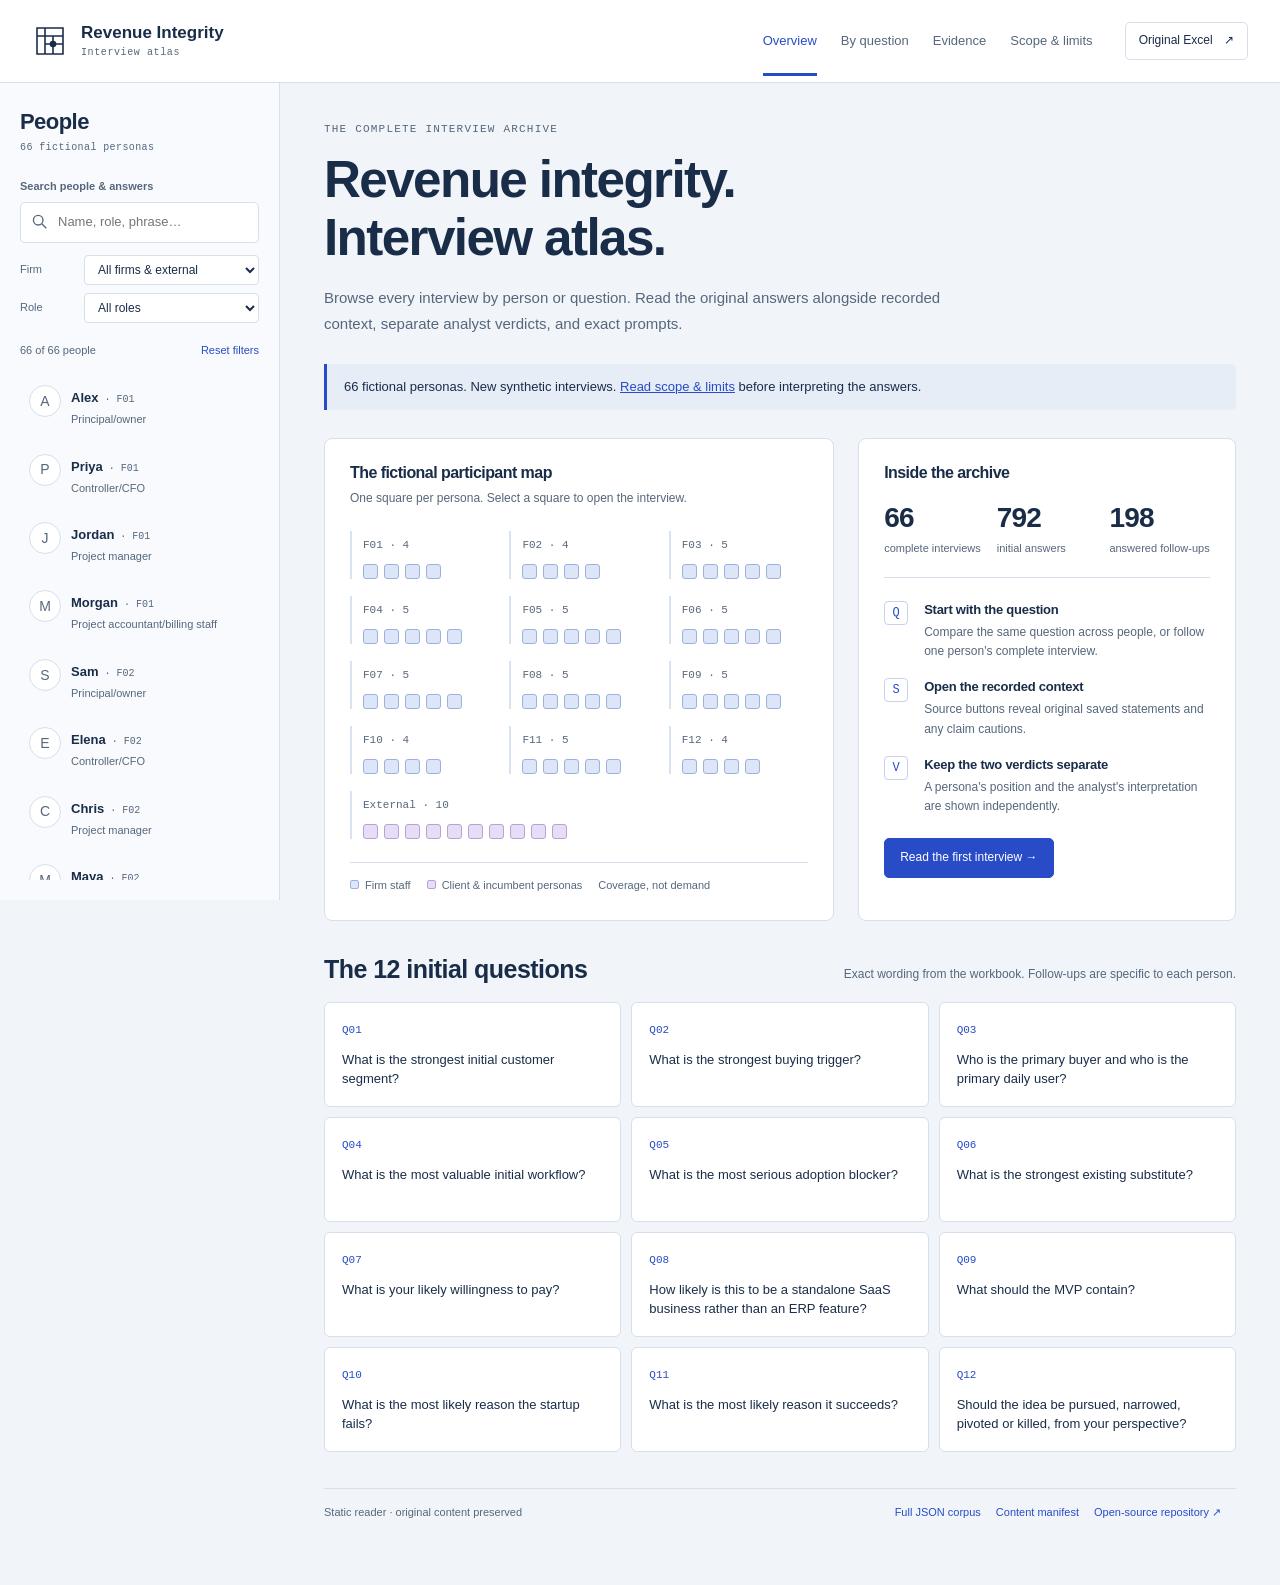
==== index.html @ 4c905218 "Publish complete interview atlas with exact preserved corpus" ====
<!doctype html>
<html lang="en">
  <head>
    <meta charset="utf-8" />
    <meta name="viewport" content="width=device-width, initial-scale=1" />
    <meta
      name="description"
      content="A searchable reader for 66 fictional Revenue Integrity interviews, with original answers, separate analyst verdicts, evidence, and exact prompts."
    />
    <meta name="color-scheme" content="light" />
    <title>Revenue Integrity · Interview atlas</title>
    <link rel="icon" href="assets/mark.svg" type="image/svg+xml" />
    <link rel="stylesheet" href="styles.css" />
    <script defer src="data/workbook.js"></script>
    <script defer src="app.js"></script>
  </head>
  <body>
    <a class="skip-link" href="#main">Skip to the reader</a>
    <header class="masthead">
      <a
        class="brand"
        href="#view=overview"
        aria-label="Revenue Integrity interview atlas home"
      >
        <svg viewBox="0 0 36 36" width="36" height="36" aria-hidden="true">
          <path
            d="M5 5h26v26H5zM13 5v26M5 13h26M21 13v18M13 21h18"
            fill="none"
            stroke="currentColor"
            stroke-width="1.6"
          />
          <circle cx="21" cy="21" r="3.3" fill="currentColor" />
        </svg>
        <span>Revenue Integrity<small>Interview atlas</small></span>
      </a>
      <nav class="primary-nav" aria-label="Main navigation">
        <a href="#view=overview" data-view="overview">Overview</a>
        <a href="#view=questions&q=Q01" data-view="questions">By question</a>
        <a href="#view=evidence" data-view="evidence">Evidence</a>
        <a href="#view=scope" data-view="scope">Scope & limits</a>
      </nav>
      <a
        class="download"
        href="data/Revenue_Integrity_66_Agent_Interviews.xlsx"
        download
        >Original Excel <span aria-hidden="true">↗</span></a
      >
    </header>
    <div class="workspace">
      <aside class="directory" aria-label="Fictional persona directory">
        <div class="directory-heading">
          <h2>People</h2>
          <span class="mono">66 fictional personas</span>
        </div>
        <label class="search-label" for="person-search"
          >Search people & answers</label
        >
        <div class="search-box">
          <svg viewBox="0 0 20 20" width="18" height="18" aria-hidden="true">
            <circle
              cx="8"
              cy="8"
              r="5.3"
              fill="none"
              stroke="currentColor"
              stroke-width="1.5"
            />
            <path
              d="m12 12 5 5"
              stroke="currentColor"
              stroke-width="1.5"
            /></svg
          ><input
            id="person-search"
            type="search"
            placeholder="Name, role, phrase…"
            autocomplete="off"
          />
        </div>
        <div class="directory-filters">
          <label
            >Firm<select id="firm-filter" aria-label="Firm">
              <option value="">All firms & external</option>
            </select></label
          >
          <label
            >Role<select id="role-filter" aria-label="Role">
              <option value="">All roles</option>
            </select></label
          >
        </div>
        <div class="list-heading">
          <span id="person-count" aria-live="polite">66 people</span
          ><button id="reset-filters" class="text-button" type="button">
            Reset filters
          </button>
        </div>
        <div id="people-list" class="people-list"></div>
      </aside>
      <main id="main" tabindex="-1">
        <div class="loading">Opening the interview archive…</div>
      </main>
    </div>
    <dialog id="source-dialog" aria-labelledby="source-dialog-title">
      <div class="dialog-top">
        <div>
          <span class="eyebrow">Original record</span>
          <h2 id="source-dialog-title"></h2>
        </div>
        <button
          id="close-dialog"
          type="button"
          class="close-button"
          aria-label="Close original record"
        >
          ×
        </button>
      </div>
      <div id="source-dialog-body"></div>
    </dialog>
    <noscript
      ><p class="noscript">
        Enable JavaScript to browse the atlas, or
        <a href="data/Revenue_Integrity_66_Agent_Interviews.xlsx"
          >download the unchanged workbook</a
        >. The complete corpus is also in
        <a href="data/workbook.json">workbook.json</a>.
      </p></noscript
    >
  </body>
</html>
---- styles.css ----
:root {
  --paper: #f1f5fa;
  --white: #fff;
  --ink: #192d49;
  --muted: #56677c;
  --line: #d6dfec;
  --blue: #284cc7;
  --blue-light: #e9efff;
  --violet: #7353b7;
  --violet-light: #f2edf9;
  --amber: #805414;
  --amber-light: #fff6e5;
  --display: Bahnschrift, "Trebuchet MS", sans-serif;
  --body: "Segoe UI", Arial, sans-serif;
  --utility: Consolas, "Courier New", monospace;
}
* {
  box-sizing: border-box;
}
html {
  scroll-behavior: smooth;
  scroll-padding-top: 100px;
}
body {
  margin: 0;
  background: var(--paper);
  color: var(--ink);
  font-family: var(--body);
  font-size: 15px;
  line-height: 1.6;
}
button,
input,
select {
  font: inherit;
}
button,
a,
input,
select,
summary {
  -webkit-tap-highlight-color: transparent;
}
button,
a {
  touch-action: manipulation;
}
a {
  color: var(--blue);
  text-decoration: none;
}
a:hover {
  text-decoration: underline;
}
button {
  cursor: pointer;
}
button:disabled {
  cursor: default;
  opacity: 0.45;
}
button:focus-visible,
a:focus-visible,
input:focus-visible,
select:focus-visible,
summary:focus-visible {
  outline: 3px solid #6684e6;
  outline-offset: 4px;
}
h1,
h2,
h3,
p {
  margin: 0;
}
h1,
h2,
h3 {
  font-family: var(--display);
  font-weight: 600;
  line-height: 1.15;
}
h1 {
  font-size: clamp(34px, 4vw, 54px);
  letter-spacing: -1.6px;
}
h2 {
  font-size: 25px;
  letter-spacing: -0.55px;
}
h3 {
  font-size: 19px;
  letter-spacing: -0.25px;
}
p + p {
  margin-top: 14px;
}
.mono,
.eyebrow,
.question-id,
.source-button {
  font-family: var(--utility);
}
.eyebrow {
  display: block;
  color: var(--muted);
  font-size: 11px;
  text-transform: uppercase;
  letter-spacing: 1.2px;
  margin-bottom: 12px;
}
.small,
.mono {
  font-size: 12px;
}
.muted {
  color: var(--muted);
}
.exact {
  white-space: pre-wrap;
  overflow-wrap: anywhere;
}
.skip-link {
  position: fixed;
  top: -80px;
  left: 16px;
  padding: 10px;
  background: var(--white);
  z-index: 10;
}
.skip-link:focus {
  top: 12px;
}
.masthead {
  display: flex;
  align-items: center;
  gap: 32px;
  padding: 16px 32px;
  background: var(--white);
  border-bottom: 1px solid var(--line);
  position: sticky;
  top: 0;
  z-index: 4;
  min-height: 83px;
}
.brand {
  display: flex;
  align-items: center;
  gap: 13px;
  color: var(--ink);
  flex-shrink: 0;
  line-height: 1.25;
  font-family: var(--display);
  font-size: 17px;
  font-weight: 600;
}
.brand:hover {
  text-decoration: none;
}
.brand small {
  display: block;
  font-family: var(--utility);
  font-size: 10px;
  letter-spacing: 0.6px;
  font-weight: 400;
  color: var(--muted);
  margin-top: 4px;
}
.primary-nav {
  display: flex;
  gap: 24px;
  align-items: center;
  margin-left: auto;
}
.primary-nav a {
  color: var(--muted);
  font-size: 13px;
  white-space: nowrap;
  padding: 7px 0;
  position: relative;
}
.primary-nav a[aria-current="page"] {
  color: var(--blue);
}
.primary-nav a[aria-current="page"]:after {
  content: "";
  position: absolute;
  bottom: -18px;
  left: 0;
  right: 0;
  height: 3px;
  background: var(--blue);
}
.download {
  font-size: 12px;
  color: var(--ink);
  border: 1px solid var(--line);
  border-radius: 5px;
  padding: 8px 13px;
  white-space: nowrap;
}
.download span {
  margin-left: 8px;
}
.workspace {
  display: grid;
  grid-template-columns: 280px minmax(0, 1fr);
  max-width: 1720px;
  margin: auto;
}
.directory {
  padding: 26px 20px 20px;
  border-right: 1px solid var(--line);
  height: calc(100vh - 83px);
  position: sticky;
  top: 83px;
  display: flex;
  flex-direction: column;
  background: #f8fafd;
}
.directory-heading {
  display: flex;
  flex-direction: column;
  gap: 6px;
  margin-bottom: 22px;
}
.directory h2 {
  font-size: 22px;
}
.directory-heading .mono {
  color: var(--muted);
  font-size: 10px;
  letter-spacing: 0.4px;
}
.search-label {
  font-size: 11px;
  font-weight: 600;
  display: block;
  margin-bottom: 6px;
  color: var(--muted);
}
.search-box {
  display: flex;
  align-items: center;
  gap: 7px;
  border: 1px solid var(--line);
  background: var(--white);
  padding: 8px 10px;
  border-radius: 5px;
}
.search-box input {
  border: 0;
  background: transparent;
  width: 100%;
  min-width: 0;
  font-size: 13px;
  outline-offset: 6px;
}
.search-box svg {
  color: var(--muted);
  flex-shrink: 0;
}
.directory-filters {
  display: grid;
  grid-template-columns: 1fr;
  gap: 8px;
  margin: 12px 0 15px;
}
.directory-filters label {
  display: flex;
  justify-content: space-between;
  align-items: center;
  gap: 9px;
  font-size: 11px;
  color: var(--muted);
}
select {
  border: 1px solid var(--line);
  border-radius: 4px;
  background: var(--white);
  color: var(--ink);
  padding: 6px 9px;
  font-size: 12px;
  min-width: 0;
  max-width: 100%;
}
.directory-filters select {
  width: 175px;
}
.list-heading {
  display: flex;
  justify-content: space-between;
  align-items: center;
  margin-bottom: 10px;
  font-size: 11px;
  color: var(--muted);
}
.text-button {
  background: none;
  border: 0;
  color: var(--blue);
  padding: 4px 0;
  font-size: 11px;
}
.people-list {
  overflow-y: auto;
  scrollbar-width: thin;
  padding-right: 2px;
}
.person-link {
  display: grid;
  grid-template-columns: 32px minmax(0, 1fr);
  gap: 10px;
  align-items: start;
  color: var(--ink);
  padding: 11px 8px;
  margin-bottom: 2px;
  border-radius: 5px;
  position: relative;
  border: 1px solid transparent;
}
.person-link:hover {
  background: #edf2fa;
  text-decoration: none;
}
.person-link.selected {
  background: var(--blue-light);
  border-color: #c7d4f5;
}
.avatar {
  display: grid;
  place-items: center;
  aspect-ratio: 1;
  border: 1px solid var(--line);
  border-radius: 50%;
  font-family: var(--display);
  font-size: 14px;
  background: var(--white);
  color: var(--muted);
  flex-shrink: 0;
}
.person-link.selected .avatar {
  color: var(--blue);
  border-color: #b7c7f0;
}
.person-name {
  font-size: 13px;
  font-weight: 600;
  line-height: 1.3;
}
.person-role {
  font-size: 11px;
  color: var(--muted);
  line-height: 1.4;
  margin-top: 3px;
}
.person-number {
  font: 10px var(--utility);
  color: var(--muted);
}
.empty {
  padding: 22px 5px;
  color: var(--muted);
  font-size: 13px;
}
main {
  padding: 38px 44px 64px;
  min-width: 0;
}
.loading {
  padding: 60px;
  color: var(--muted);
}
.page-heading {
  display: flex;
  align-items: flex-start;
  justify-content: space-between;
  gap: 20px;
  margin-bottom: 28px;
}
.page-heading .description {
  max-width: 640px;
  color: var(--muted);
  font-size: 15px;
  line-height: 1.7;
  margin-top: 17px;
}
.synthetic-note {
  border-left: 3px solid var(--blue);
  padding: 13px 17px;
  background: #e7edf7;
  border-radius: 0 5px 5px 0;
  line-height: 1.5;
  font-size: 13px;
  margin-bottom: 28px;
}
.synthetic-note a {
  text-decoration: underline;
}
.section-heading {
  display: flex;
  justify-content: space-between;
  align-items: flex-end;
  gap: 20px;
  margin: 34px 0 18px;
}
.section-heading p {
  font-size: 12px;
  color: var(--muted);
  max-width: 400px;
}
.overview-layout {
  display: grid;
  grid-template-columns: minmax(0, 1.35fr) minmax(250px, 1fr);
  gap: 24px;
}
.panel {
  background: var(--white);
  border: 1px solid var(--line);
  border-radius: 8px;
  padding: 25px;
}
.panel-title {
  font-size: 16px;
}
.coverage-map {
  display: grid;
  grid-template-columns: repeat(3, 1fr);
  gap: 17px 20px;
  margin: 23px 0;
}
.firm-cell {
  border-left: 2px solid #d8e2f3;
  padding-left: 11px;
}
.firm-cell a {
  font: 11px var(--utility);
  color: var(--muted);
}
.dots {
  display: flex;
  flex-wrap: wrap;
  gap: 6px;
  margin-top: 9px;
}
.person-dot {
  display: block;
  width: 15px;
  height: 15px;
  border-radius: 3px;
  border: 1px solid #9eb1dd;
  background: #dce6f8;
}
.person-dot:hover,
.person-dot:focus-visible {
  background: var(--blue);
  border-color: var(--blue);
  text-decoration: none;
}
.firm-cell.external {
  grid-column: 1/-1;
}
.firm-cell.external .person-dot {
  background: #e7ddf6;
  border-color: #b7a2d4;
}
.map-legend {
  display: flex;
  gap: 16px;
  flex-wrap: wrap;
  font-size: 11px;
  color: var(--muted);
  padding-top: 14px;
  border-top: 1px solid var(--line);
}
.legend-key {
  display: inline-block;
  width: 9px;
  height: 9px;
  background: #dce6f8;
  border: 1px solid #9eb1dd;
  margin-right: 6px;
  border-radius: 2px;
}
.legend-key.external {
  background: #e7ddf6;
  border-color: #b7a2d4;
}
.index-stats {
  display: grid;
  grid-template-columns: repeat(3, 1fr);
  gap: 12px;
  border-bottom: 1px solid var(--line);
  padding: 20px 0;
}
.index-stats strong {
  display: block;
  font: 600 28px var(--display);
  letter-spacing: -0.8px;
}
.index-stats span {
  font-size: 11px;
  color: var(--muted);
  display: block;
  margin-top: 6px;
  line-height: 1.5;
}
.guide-steps {
  display: grid;
  gap: 17px;
  margin-top: 23px;
}
.guide-step {
  display: grid;
  grid-template-columns: 28px 1fr;
  gap: 12px;
}
.guide-step .step-mark {
  font: 12px var(--utility);
  color: var(--blue);
  width: 24px;
  height: 24px;
  border: 1px solid #c6d3ee;
  display: grid;
  place-items: center;
  border-radius: 4px;
}
.guide-step h3 {
  font: 600 13px var(--body);
  line-height: 1.4;
}
.guide-step p {
  font-size: 12px;
  color: var(--muted);
  margin-top: 4px;
  line-height: 1.6;
}
.primary-button {
  display: inline-block;
  padding: 9px 15px;
  border: 1px solid var(--blue);
  background: var(--blue);
  border-radius: 5px;
  color: white;
  font-size: 12px;
  text-align: center;
}
.primary-button:hover {
  background: #203eaa;
  text-decoration: none;
}
.start-link {
  margin-top: 22px;
}
.question-grid {
  display: grid;
  grid-template-columns: repeat(3, 1fr);
  gap: 10px;
}
.question-tile {
  background: var(--white);
  border: 1px solid var(--line);
  border-radius: 6px;
  padding: 17px;
  color: var(--ink);
  display: flex;
  flex-direction: column;
  gap: 12px;
  min-height: 105px;
  font-size: 13px;
  line-height: 1.45;
}
.question-tile:hover {
  border-color: #9cafdf;
  background: #f9fbff;
  text-decoration: none;
}
.question-tile .question-id {
  color: var(--blue);
  font-size: 11px;
}
.archive-footer {
  font-size: 11px;
  color: var(--muted);
  margin-top: 36px;
  padding-top: 15px;
  border-top: 1px solid var(--line);
  display: flex;
  justify-content: space-between;
  gap: 18px;
  flex-wrap: wrap;
}
.archive-footer a {
  margin-right: 15px;
}
.person-heading {
  display: flex;
  align-items: center;
  gap: 18px;
  margin-bottom: 20px;
}
.person-heading .avatar {
  width: 56px;
  color: var(--blue);
  font-size: 24px;
  border-radius: 13px;
  border-color: #bdcdf0;
}
.person-heading h1 {
  font-size: 40px;
  letter-spacing: -1px;
}
.person-heading .role-line {
  font-size: 14px;
  color: var(--muted);
  margin-top: 7px;
}
.person-heading .eyebrow {
  margin-bottom: 5px;
}
.person-controls {
  margin-left: auto;
  display: flex;
  gap: 7px;
}
.icon-button {
  width: 35px;
  height: 35px;
  background: var(--white);
  border: 1px solid var(--line);
  border-radius: 5px;
  color: var(--ink);
  font-size: 17px;
}
.person-meta {
  display: flex;
  gap: 24px;
  flex-wrap: wrap;
  font-size: 12px;
  color: var(--muted);
  margin-bottom: 25px;
}
.person-meta strong {
  color: var(--ink);
  font-weight: 600;
}
.tabs {
  display: flex;
  gap: 24px;
  border-bottom: 1px solid var(--line);
  margin-bottom: 25px;
  overflow-x: auto;
}
.tabs a {
  font-size: 13px;
  color: var(--muted);
  white-space: nowrap;
  padding: 9px 0 14px;
  border-bottom: 2px solid transparent;
}
.tabs a[aria-current="page"] {
  border-color: var(--blue);
  color: var(--blue);
}
.reader-layout {
  display: grid;
  grid-template-columns: minmax(0, 1fr) 192px;
  gap: 28px;
}
.reader-rail {
  position: sticky;
  top: 113px;
  align-self: start;
}
.reader-rail a {
  display: block;
  font-size: 11px;
  color: var(--muted);
  padding: 7px 0;
  line-height: 1.4;
}
.reader-rail a:hover {
  color: var(--blue);
}
.reader-rail .mono {
  color: var(--blue);
  margin-right: 7px;
  font-size: 10px;
}
.reader-toolbar {
  display: flex;
  justify-content: space-between;
  align-items: center;
  gap: 16px;
  font-size: 12px;
  color: var(--muted);
  margin-bottom: 17px;
}
.reader-toolbar .text-button {
  font-size: 12px;
}
.answer-card {
  border: 1px solid var(--line);
  border-radius: 7px;
  background: var(--white);
  margin-bottom: 12px;
  scroll-margin-top: 105px;
}
.answer-card > summary {
  display: flex;
  gap: 13px;
  align-items: flex-start;
  cursor: pointer;
  padding: 20px;
  list-style: none;
}
.answer-card > summary::-webkit-details-marker {
  display: none;
}
.answer-card > summary:after {
  content: "+";
  margin-left: auto;
  color: var(--blue);
  font-size: 21px;
  line-height: 1;
  flex-shrink: 0;
}
.answer-card[open] > summary:after {
  content: "−";
}
.answer-card[open] > summary {
  padding-bottom: 15px;
}
.question-id {
  color: var(--blue);
  font-size: 11px;
  padding-top: 3px;
  flex-shrink: 0;
}
.answer-question {
  font: 600 16px/1.45 var(--display);
  letter-spacing: -0.2px;
}
.answer-body {
  padding: 0 20px 22px 61px;
  font-size: 15px;
  line-height: 1.8;
}
.answer-body > .exact {
  margin-bottom: 19px;
}
.source-buttons {
  display: flex;
  gap: 6px;
  flex-wrap: wrap;
  margin-top: 7px;
}
.source-button {
  color: var(--blue);
  background: var(--blue-light);
  border: 1px solid #cad7f4;
  border-radius: 4px;
  font-size: 10px;
  padding: 5px 7px;
  overflow-wrap: anywhere;
  text-align: left;
  line-height: 1.4;
}
.source-button:hover {
  background: #dbe5ff;
}
.field-label {
  display: block;
  font: 600 10px var(--utility);
  text-transform: uppercase;
  letter-spacing: 0.7px;
  color: var(--muted);
  margin-bottom: 6px;
}
.answer-context {
  border-top: 1px solid var(--line);
  padding-top: 15px;
  display: grid;
  gap: 13px;
  font-size: 12px;
  line-height: 1.65;
  color: var(--muted);
}
.answer-context .exact {
  margin: 0;
}
.answer-context strong {
  color: var(--ink);
}
.provenance {
  font-family: var(--utility);
  font-size: 10px;
  color: var(--muted);
  margin-top: 14px;
  display: flex;
  gap: 10px;
  flex-wrap: wrap;
}
.caution {
  background: var(--amber-light);
  border-left: 2px solid #c09143;
  border-radius: 0 4px 4px 0;
  padding: 12px 14px;
  color: var(--amber);
  font-size: 12px;
  line-height: 1.65;
}
.followup-heading {
  margin: 31px 0 17px;
}
.followup-heading p {
  font-size: 12px;
  color: var(--muted);
  margin-top: 7px;
}
.answer-card.followup .question-id {
  color: var(--violet);
}
.answer-card.followup .answer-context .reason {
  background: var(--violet-light);
  padding: 12px;
  border-radius: 4px;
  color: #604987;
}
.verdict-grid {
  display: grid;
  grid-template-columns: 1fr 1fr;
  gap: 21px;
}
.verdict-panel {
  background: var(--white);
  border: 1px solid var(--line);
  border-top: 3px solid var(--blue);
  border-radius: 7px;
  padding: 24px;
}
.verdict-panel.persona {
  border-top-color: var(--violet);
}
.verdict-panel .eyebrow {
  color: var(--blue);
}
.verdict-panel.persona .eyebrow {
  color: var(--violet);
}
.verdict-panel h2 {
  font-size: 24px;
  line-height: 1.3;
  margin-bottom: 17px;
}
.verdict-panel .exact {
  font-size: 14px;
  line-height: 1.8;
}
.verdict-field {
  padding-top: 19px;
  margin-top: 19px;
  border-top: 1px solid var(--line);
}
.verdict-field .exact {
  font-size: 13px;
}
.profile-grid {
  display: grid;
  grid-template-columns: 1fr 1fr;
  gap: 17px;
}
.profile-field {
  padding: 22px;
  background: var(--white);
  border: 1px solid var(--line);
  border-radius: 7px;
}
.profile-field.wide {
  grid-column: 1/-1;
}
.profile-field h2 {
  font-size: 16px;
  margin-bottom: 12px;
}
.profile-field p {
  font-size: 14px;
  line-height: 1.8;
}
.window-panel {
  grid-column: 1/-1;
  padding: 22px;
  border: 1px solid var(--line);
  border-radius: 7px;
  background: var(--white);
}
.window-panel h2 {
  font-size: 16px;
  margin-bottom: 18px;
}
.window-track {
  position: relative;
  height: 10px;
  background: #e6ecf5;
  border-radius: 3px;
  margin: 0 2px;
}
.window-range {
  position: absolute;
  height: 10px;
  background: var(--blue);
  border-radius: 3px;
  min-width: 2px;
}
.window-range:before,
.window-range:after {
  content: "";
  width: 7px;
  height: 7px;
  position: absolute;
  top: 1.5px;
  border: 1px solid var(--white);
  border-radius: 50%;
  background: var(--blue);
}
.window-range:before {
  left: 0;
}
.window-range:after {
  right: 0;
}
.window-labels {
  display: flex;
  justify-content: space-between;
  font: 10px var(--utility);
  color: var(--muted);
  margin-top: 8px;
}
.window-caption {
  color: var(--muted);
  font-size: 12px;
  margin-top: 15px;
}
.library-tools {
  display: flex;
  flex-wrap: wrap;
  gap: 13px;
  align-items: center;
  margin-bottom: 22px;
}
.library-tools label {
  font-size: 12px;
  color: var(--muted);
  display: flex;
  gap: 9px;
  align-items: center;
}
.library-tools input {
  border: 1px solid var(--line);
  background: var(--white);
  padding: 9px 12px;
  border-radius: 5px;
  font-size: 13px;
  flex: 1;
  min-width: 180px;
}
.library-tools select {
  padding: 9px;
}
.source-card {
  background: var(--white);
  border: 1px solid var(--line);
  border-radius: 6px;
  margin-bottom: 11px;
}
.source-card summary {
  cursor: pointer;
  padding: 17px 19px;
  font-size: 13px;
  line-height: 1.6;
}
.source-card .source-content {
  padding: 0 20px 20px;
}
.source-card .source-content > .exact {
  font-size: 14px;
  line-height: 1.8;
}
.source-title {
  font-family: var(--utility);
  font-size: 11px;
  color: var(--blue);
  overflow-wrap: anywhere;
}
.source-summary {
  color: var(--muted);
  font-size: 11px;
  margin-left: 9px;
}
.source-card .caution {
  margin-top: 16px;
}
.prompt-stage {
  margin: 26px 0 16px;
}
.prompt-card {
  background: var(--white);
  border: 1px solid var(--line);
  border-radius: 6px;
  margin-bottom: 12px;
}
.prompt-card summary {
  padding: 15px 18px;
  font: 12px var(--utility);
  cursor: pointer;
  line-height: 1.6;
}
.prompt-card pre {
  margin: 0;
  padding: 0 20px 22px;
  max-height: 650px;
  overflow-y: auto;
  font: 12px/1.75 var(--utility);
  white-space: pre-wrap;
  overflow-wrap: anywhere;
  color: #344c6a;
}
.prompt-card .prompt-note {
  padding: 0 20px 12px;
  color: var(--muted);
  font-size: 11px;
}
.scope-lead {
  max-width: 720px;
  font-size: 18px;
  line-height: 1.7;
  margin-bottom: 30px;
  padding: 22px 25px;
  background: var(--blue-light);
  border-left: 3px solid var(--blue);
  border-radius: 0 6px 6px 0;
}
.scope-list {
  background: var(--white);
  border: 1px solid var(--line);
  border-radius: 7px;
  padding: 6px 25px;
  max-width: 900px;
}
.scope-item {
  display: grid;
  grid-template-columns: 32px 1fr;
  gap: 14px;
  padding: 21px 0;
  border-bottom: 1px solid var(--line);
}
.scope-item:last-child {
  border: 0;
}
.scope-item .mono {
  color: var(--blue);
  padding-top: 4px;
  font-size: 10px;
}
.scope-item p {
  font-size: 14px;
  line-height: 1.8;
}
.question-chooser {
  padding: 12px 15px;
  background: var(--white);
  border: 1px solid var(--line);
  border-radius: 5px;
  font: 15px var(--display);
  width: 100%;
  margin-bottom: 19px;
}
.question-results .answer-card > summary {
  align-items: center;
}
.question-results .answer-card .avatar {
  width: 33px;
  font-size: 13px;
}
.question-results .answer-body {
  padding-left: 20px;
}
.comparison-name {
  font-size: 14px;
  font-weight: 600;
}
.comparison-role {
  color: var(--muted);
  font-size: 11px;
  font-weight: 400;
  margin-top: 3px;
}
.comparison-link {
  font-size: 12px;
  display: inline-block;
  margin-top: 12px;
}
.pagination {
  display: flex;
  justify-content: space-between;
  align-items: center;
  margin: 22px 0;
  font-size: 12px;
  color: var(--muted);
}
.secondary-button {
  padding: 8px 14px;
  border: 1px solid var(--line);
  background: var(--white);
  color: var(--ink);
  border-radius: 5px;
  font-size: 12px;
}
.pagination button {
  margin-left: 8px;
}
dialog {
  border: 1px solid var(--line);
  border-radius: 10px;
  max-width: 860px;
  width: calc(100% - 36px);
  max-height: 85vh;
  padding: 0;
  color: var(--ink);
  background: var(--white);
  box-shadow: 0 24px 100px #192d4930;
}
dialog::backdrop {
  background: #10234080;
  backdrop-filter: blur(3px);
}
.dialog-top {
  position: sticky;
  top: 0;
  background: var(--white);
  border-bottom: 1px solid var(--line);
  padding: 21px 25px;
  display: flex;
  align-items: start;
  justify-content: space-between;
  gap: 20px;
  z-index: 1;
}
.dialog-top .eyebrow {
  margin-bottom: 7px;
}
.dialog-top h2 {
  font: 13px/1.5 var(--utility);
  overflow-wrap: anywhere;
}
.close-button {
  border: 1px solid var(--line);
  border-radius: 5px;
  background: var(--white);
  color: var(--ink);
  width: 32px;
  height: 32px;
  font-size: 24px;
  line-height: 1;
  flex-shrink: 0;
}
#source-dialog-body {
  padding: 23px 25px;
}
#source-dialog-body > .exact {
  font-size: 15px;
  line-height: 1.85;
}
#source-dialog-body > .caution {
  margin-top: 20px;
}
.record-meta {
  display: flex;
  gap: 15px;
  flex-wrap: wrap;
  font: 11px var(--utility);
  color: var(--muted);
  padding-bottom: 17px;
  margin-bottom: 17px;
  border-bottom: 1px solid var(--line);
}
.record-meta span {
  overflow-wrap: anywhere;
}
.noscript {
  padding: 30px;
  position: fixed;
  bottom: 0;
  background: var(--white);
  border: 1px solid var(--line);
  z-index: 5;
}
.hash {
  font: 10px var(--utility);
  overflow-wrap: anywhere;
  color: var(--muted);
  margin-top: 17px;
}
.print-note {
  display: none;
}
.person-role {
  display: block;
}
@media (min-width: 1450px) {
  main {
    padding: 42px 56px;
  }
  .reader-layout {
    grid-template-columns: minmax(0, 1fr) 220px;
  }
  .directory {
    padding-left: 25px;
    padding-right: 25px;
  }
  .workspace {
    grid-template-columns: 300px minmax(0, 1fr);
  }
}
@media (max-width: 1150px) {
  .masthead {
    gap: 20px;
    padding: 15px 22px;
  }
  .primary-nav {
    gap: 18px;
  }
  .workspace {
    grid-template-columns: 250px minmax(0, 1fr);
  }
  .directory {
    padding: 24px 16px;
  }
  .directory-filters select {
    width: 158px;
  }
  main {
    padding: 31px 28px;
  }
  .overview-layout {
    grid-template-columns: 1fr;
  }
  .reader-layout {
    grid-template-columns: 1fr;
  }
  .reader-rail {
    display: none;
  }
  .question-grid {
    grid-template-columns: repeat(2, 1fr);
  }
  .verdict-grid {
    grid-template-columns: 1fr;
  }
}
@media (max-width: 850px) {
  .masthead {
    flex-wrap: wrap;
    gap: 12px;
    padding: 13px 20px;
    position: relative;
  }
  .brand {
    flex: 1;
  }
  .primary-nav {
    order: 3;
    width: 100%;
    justify-content: space-between;
    gap: 12px;
  }
  .primary-nav a[aria-current="page"]:after {
    bottom: -13px;
  }
  .workspace {
    grid-template-columns: 220px minmax(0, 1fr);
  }
  .directory {
    top: 0;
    height: 100vh;
    padding: 20px 13px;
  }
  .directory-filters select {
    width: 137px;
  }
  .directory h2 {
    font-size: 20px;
  }
  main {
    padding: 26px 22px;
  }
  .person-heading h1 {
    font-size: 31px;
  }
  .person-heading .avatar {
    width: 45px;
  }
  .person-controls {
    gap: 4px;
  }
  .person-meta {
    gap: 8px 17px;
  }
  .tabs {
    gap: 18px;
  }
  .answer-body {
    padding-left: 20px;
  }
  .profile-grid {
    grid-template-columns: 1fr;
  }
  .profile-field.wide {
    grid-column: auto;
  }
  .question-grid {
    grid-template-columns: 1fr;
  }
  .answer-card > summary {
    padding: 17px;
  }
  .page-heading {
    margin-bottom: 22px;
  }
  .coverage-map {
    gap: 16px 13px;
  }
  .panel {
    padding: 20px;
  }
}
@media (max-width: 620px) {
  html {
    scroll-padding-top: 12px;
  }
  .masthead {
    padding: 12px 16px;
  }
  .brand {
    font-size: 15px;
    gap: 9px;
  }
  .brand svg {
    width: 29px;
  }
  .download {
    padding: 7px 9px;
    font-size: 10px;
  }
  .primary-nav a {
    font-size: 12px;
  }
  .workspace {
    display: block;
  }
  .directory {
    position: relative;
    top: auto;
    width: 100%;
    height: auto;
    padding: 18px 16px 15px;
    border-right: 0;
    border-bottom: 1px solid var(--line);
  }
  .directory-heading {
    flex-direction: row;
    align-items: center;
    justify-content: space-between;
    margin-bottom: 12px;
  }
  .directory h2 {
    font-size: 18px;
  }
  .search-label {
    font-size: 10px;
  }
  .directory-filters {
    grid-template-columns: 1fr 1fr;
    gap: 14px;
    margin: 10px 0;
  }
  .directory-filters label {
    gap: 7px;
  }
  .directory-filters select {
    width: 100%;
  }
  .people-list {
    display: flex;
    gap: 4px;
    overflow-x: auto;
    overflow-y: hidden;
    max-height: 110px;
    padding-bottom: 5px;
  }
  .person-link {
    min-width: 150px;
    max-width: 175px;
    padding: 9px 7px;
    flex-shrink: 0;
    grid-template-columns: 25px 1fr;
    gap: 7px;
  }
  .person-role {
    font-size: 10px;
  }
  .person-name {
    font-size: 12px;
  }
  .list-heading {
    margin-bottom: 5px;
  }
  .empty {
    padding: 12px;
  }
  main {
    padding: 26px 17px 40px;
  }
  h1 {
    font-size: 36px;
  }
  .page-heading .description {
    font-size: 14px;
  }
  .synthetic-note {
    font-size: 12px;
    padding: 12px 14px;
    margin-bottom: 23px;
  }
  .section-heading {
    align-items: start;
    flex-direction: column;
    gap: 9px;
    margin-top: 27px;
  }
  .section-heading h2 {
    font-size: 22px;
  }
  .question-grid {
    grid-template-columns: 1fr 1fr;
    gap: 9px;
  }
  .question-tile {
    font-size: 12px;
    padding: 14px;
    min-height: 115px;
  }
  .person-heading {
    gap: 10px;
    flex-wrap: wrap;
  }
  .person-heading h1 {
    font-size: 32px;
  }
  .person-heading .role-line {
    font-size: 12px;
  }
  .person-controls {
    margin-left: auto;
  }
  .person-meta {
    font-size: 11px;
    margin-bottom: 17px;
  }
  .tabs {
    gap: 20px;
    font-size: 12px;
    margin-bottom: 20px;
  }
  .tabs a {
    font-size: 12px;
  }
  .answer-card > summary {
    gap: 10px;
    padding: 16px;
  }
  .answer-question {
    font-size: 15px;
  }
  .answer-body {
    font-size: 14px;
    padding: 0 16px 19px;
    line-height: 1.85;
  }
  .question-id {
    font-size: 10px;
  }
  .answer-context {
    font-size: 12px;
  }
  .verdict-panel {
    padding: 21px;
  }
  .verdict-panel h2 {
    font-size: 23px;
  }
  .scope-lead {
    font-size: 15px;
    padding: 18px;
  }
  .scope-list {
    padding: 4px 18px;
  }
  .scope-item {
    grid-template-columns: 23px 1fr;
    gap: 9px;
  }
  .scope-item p {
    font-size: 13px;
  }
  .index-stats strong {
    font-size: 25px;
  }
  .library-tools {
    gap: 9px;
  }
  .library-tools input {
    width: 100%;
    flex-basis: 100%;
  }
  .source-summary {
    display: block;
    margin: 4px 0 0;
  }
  .coverage-map {
    grid-template-columns: repeat(3, 1fr);
  }
  .dialog-top,
  #source-dialog-body {
    padding: 18px;
  }
  .question-chooser {
    font-size: 13px;
    white-space: normal;
  }
  .source-card summary {
    padding: 15px;
  }
  .source-card .source-content {
    padding: 0 15px 18px;
  }
  .reader-toolbar {
    font-size: 11px;
  }
  .reader-toolbar .text-button {
    font-size: 11px;
  }
  .archive-footer {
    font-size: 10px;
  }
}
@media (prefers-reduced-motion: reduce) {
  html {
    scroll-behavior: auto;
  }
  * {
    animation: none !important;
    transition: none !important;
  }
}
@media print {
  body {
    background: white;
    color: black;
    font-size: 11pt;
  }
  .masthead,
  .directory,
  .tabs,
  .reader-rail,
  .reader-toolbar,
  .person-controls,
  .archive-footer,
  .skip-link,
  .library-tools {
    display: none;
  }
  .workspace,
  .reader-layout,
  .verdict-grid,
  .overview-layout {
    display: block;
  }
  main {
    padding: 0;
  }
  .answer-card,
  .profile-field,
  .verdict-panel {
    border: 0;
    border-bottom: 1px solid #ccc;
    break-inside: avoid;
    page-break-inside: avoid;
  }
  .answer-card > summary:after {
    display: none;
  }
  .answer-body {
    padding-left: 20px;
  }
  .synthetic-note {
    background: none;
    border: 1px solid #999;
  }
  .source-button {
    background: none;
    color: black;
    border-color: #888;
  }
  .print-note {
    display: block;
  }
  dialog {
    display: none;
  }
  .coverage-map {
    grid-template-columns: repeat(4, 1fr);
  }
  .prompt-card pre {
    max-height: none;
    overflow: visible;
  }
}
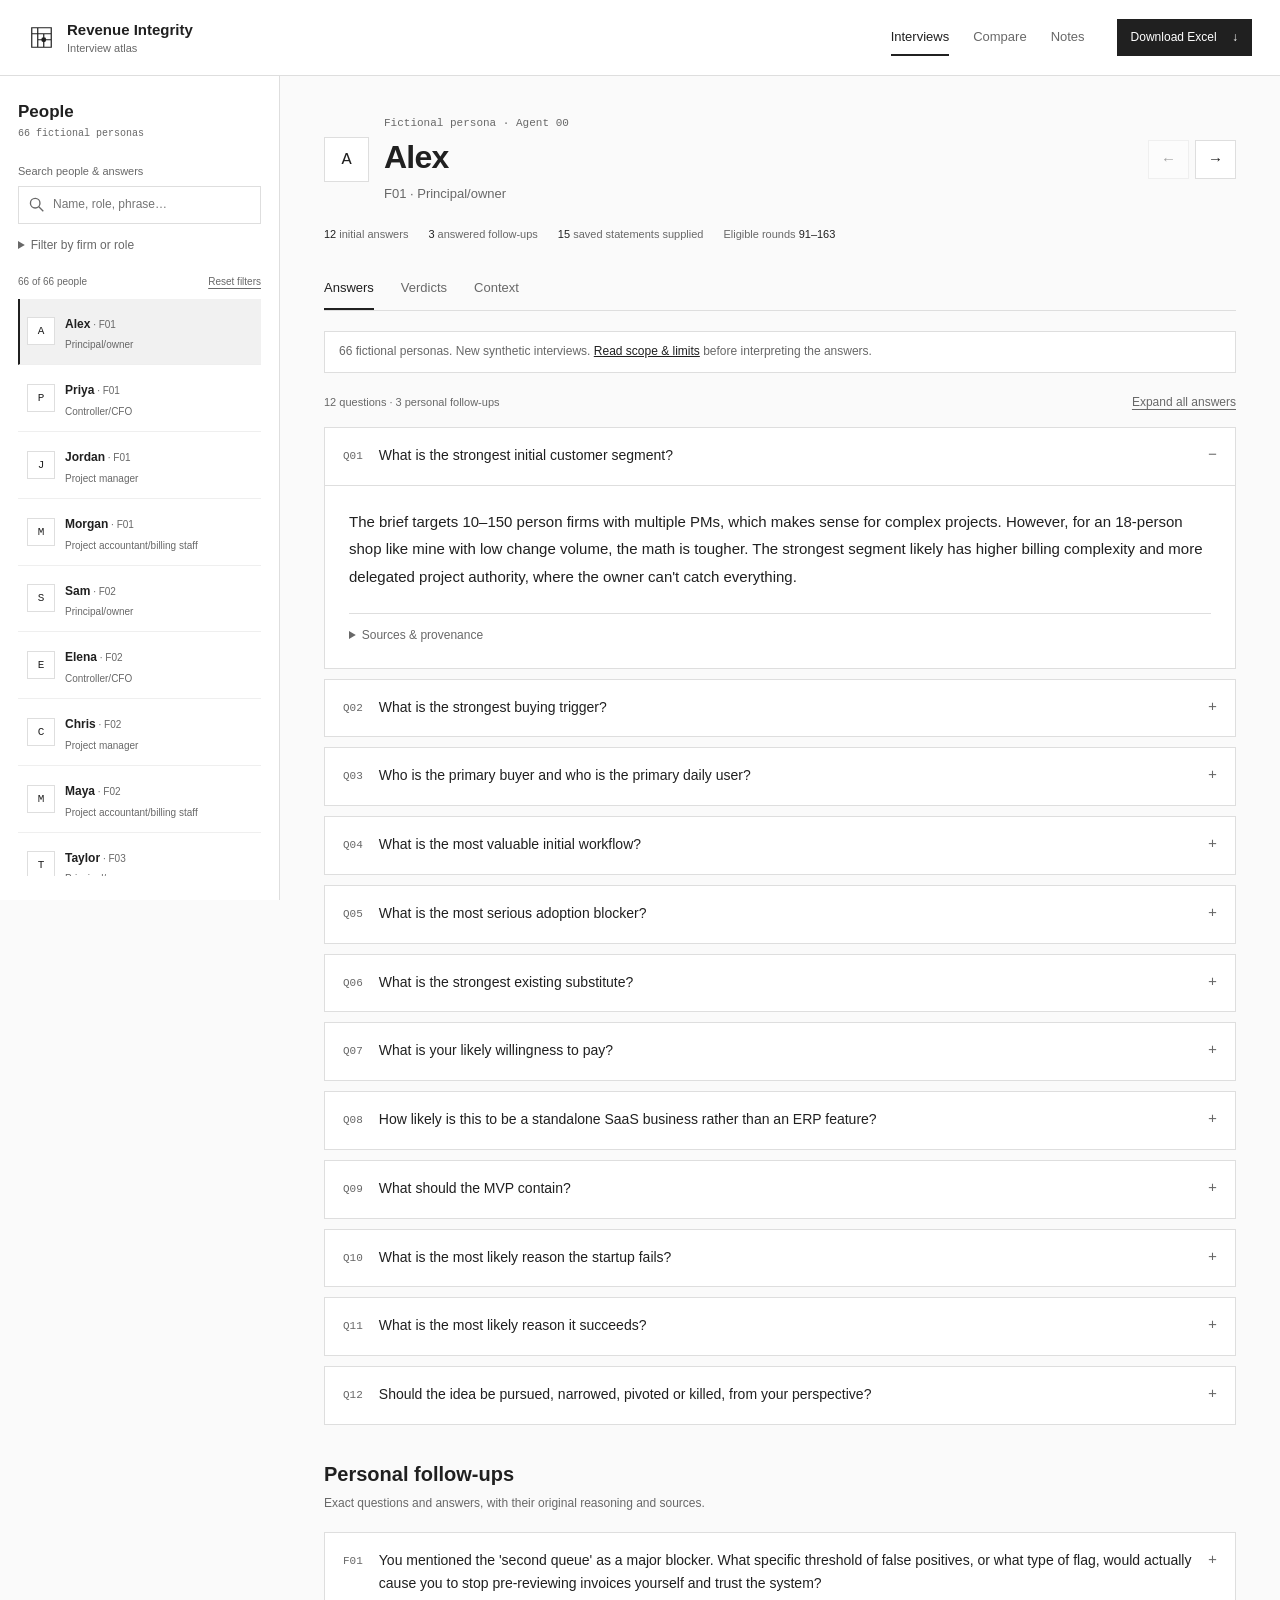
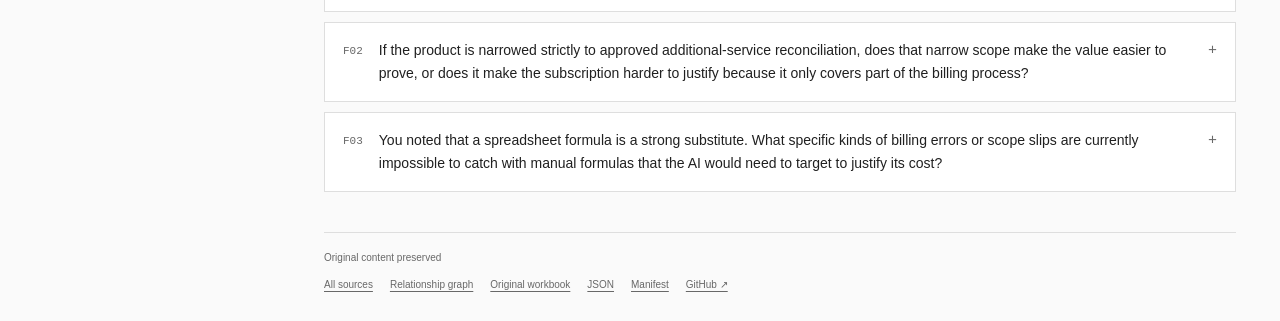
==== commit e900ef80: "Simplify interview reader and add visual Excel atlas" ====
--- a/index.html
+++ b/index.html
@@ -19,7 +19,7 @@
     <header class="masthead">
       <a
         class="brand"
-        href="#view=overview"
+        href="#agent=0&tab=interview"
         aria-label="Revenue Integrity interview atlas home"
       >
         <svg viewBox="0 0 36 36" width="36" height="36" aria-hidden="true">
@@ -34,16 +34,15 @@
         <span>Revenue Integrity<small>Interview atlas</small></span>
       </a>
       <nav class="primary-nav" aria-label="Main navigation">
-        <a href="#view=overview" data-view="overview">Overview</a>
-        <a href="#view=questions&q=Q01" data-view="questions">By question</a>
-        <a href="#view=evidence" data-view="evidence">Evidence</a>
-        <a href="#view=scope" data-view="scope">Scope & limits</a>
+        <a href="#agent=0&tab=interview" data-view="people">Interviews</a>
+        <a href="#view=questions&q=Q01" data-view="questions">Compare</a>
+        <a href="#view=scope" data-view="scope">Notes</a>
       </nav>
       <a
         class="download"
-        href="data/Revenue_Integrity_66_Agent_Interviews.xlsx"
+        href="data/Revenue_Integrity_Interview_Atlas_Visual.xlsx"
         download
-        >Original Excel <span aria-hidden="true">↗</span></a
+        >Download Excel <span aria-hidden="true">↓</span></a
       >
     </header>
     <div class="workspace">
@@ -77,18 +76,21 @@
             autocomplete="off"
           />
         </div>
-        <div class="directory-filters">
-          <label
-            >Firm<select id="firm-filter" aria-label="Firm">
-              <option value="">All firms & external</option>
-            </select></label
-          >
-          <label
-            >Role<select id="role-filter" aria-label="Role">
-              <option value="">All roles</option>
-            </select></label
-          >
-        </div>
+        <details class="filter-disclosure">
+          <summary>Filter by firm or role</summary>
+          <div class="directory-filters">
+            <label
+              >Firm<select id="firm-filter" aria-label="Firm">
+                <option value="">All firms & external</option>
+              </select></label
+            >
+            <label
+              >Role<select id="role-filter" aria-label="Role">
+                <option value="">All roles</option>
+              </select></label
+            >
+          </div>
+        </details>
         <div class="list-heading">
           <span id="person-count" aria-live="polite">66 people</span
           ><button id="reset-filters" class="text-button" type="button">
--- a/styles.css
+++ b/styles.css
@@ -1,71 +1,71 @@
 :root {
-  --paper: #f1f5fa;
+  --paper: #fafafa;
   --white: #fff;
-  --ink: #192d49;
-  --muted: #56677c;
-  --line: #d6dfec;
-  --blue: #284cc7;
-  --blue-light: #e9efff;
-  --violet: #7353b7;
-  --violet-light: #f2edf9;
-  --amber: #805414;
-  --amber-light: #fff6e5;
-  --display: Bahnschrift, "Trebuchet MS", sans-serif;
+  --ink: #202020;
+  --muted: #686868;
+  --line: #dedede;
+  --blue: #2453b2;
+  --soft: #f1f1f1;
+  --warn: #faf6ec;
+  --display: "Segoe UI", Arial, sans-serif;
   --body: "Segoe UI", Arial, sans-serif;
   --utility: Consolas, "Courier New", monospace;
 }
+.search-box input[type="search"] {
+  border: 0;
+  padding: 0;
+  background: none;
+}
+.search-box:focus-within {
+  border-color: var(--ink);
+}
 * {
   box-sizing: border-box;
 }
 html {
-  scroll-behavior: smooth;
-  scroll-padding-top: 100px;
+  scroll-padding-top: 88px;
 }
 body {
   margin: 0;
   background: var(--paper);
   color: var(--ink);
-  font-family: var(--body);
-  font-size: 15px;
-  line-height: 1.6;
+  font: 15px/1.65 var(--body);
+}
+a {
+  color: inherit;
+  text-decoration: none;
+}
+a:hover {
+  text-decoration: underline;
 }
 button,
 input,
 select {
   font: inherit;
-}
-button,
-a,
-input,
-select,
-summary {
-  -webkit-tap-highlight-color: transparent;
-}
-button,
-a {
-  touch-action: manipulation;
-}
-a {
-  color: var(--blue);
-  text-decoration: none;
-}
-a:hover {
-  text-decoration: underline;
+  color: inherit;
+  border-radius: 0;
 }
 button {
   cursor: pointer;
 }
 button:disabled {
+  opacity: 0.4;
   cursor: default;
-  opacity: 0.45;
-}
+}
+a,
+button,
+summary,
+input,
+select {
+  -webkit-tap-highlight-color: transparent;
+}
+a:focus-visible,
 button:focus-visible,
-a:focus-visible,
+summary:focus-visible,
 input:focus-visible,
-select:focus-visible,
-summary:focus-visible {
-  outline: 3px solid #6684e6;
-  outline-offset: 4px;
+select:focus-visible {
+  outline: 2px solid var(--blue);
+  outline-offset: 3px;
 }
 h1,
 h2,
@@ -73,352 +73,731 @@
 p {
   margin: 0;
 }
-h1,
-h2,
+h1 {
+  font: 600 32px/1.25 var(--display);
+  letter-spacing: -0.8px;
+}
+h2 {
+  font-size: 20px;
+  line-height: 1.4;
+}
 h3 {
-  font-family: var(--display);
-  font-weight: 600;
-  line-height: 1.15;
-}
-h1 {
-  font-size: clamp(34px, 4vw, 54px);
-  letter-spacing: -1.6px;
-}
-h2 {
-  font-size: 25px;
-  letter-spacing: -0.55px;
-}
-h3 {
-  font-size: 19px;
-  letter-spacing: -0.25px;
-}
-p + p {
-  margin-top: 14px;
+  font-size: 16px;
+}
+.exact {
+  white-space: pre-wrap;
+  overflow-wrap: anywhere;
+}
+.muted,
+.small,
+.description {
+  color: var(--muted);
+}
+.small {
+  font-size: 12px;
 }
 .mono,
 .eyebrow,
 .question-id,
-.source-button {
+.source-button,
+.source-title {
   font-family: var(--utility);
 }
 .eyebrow {
+  font-size: 11px;
+  color: var(--muted);
   display: block;
-  color: var(--muted);
-  font-size: 11px;
-  text-transform: uppercase;
-  letter-spacing: 1.2px;
-  margin-bottom: 12px;
-}
-.small,
-.mono {
-  font-size: 12px;
-}
-.muted {
-  color: var(--muted);
-}
-.exact {
-  white-space: pre-wrap;
-  overflow-wrap: anywhere;
+  margin-bottom: 8px;
 }
 .skip-link {
   position: fixed;
-  top: -80px;
-  left: 16px;
-  padding: 10px;
-  background: var(--white);
-  z-index: 10;
+  top: -100px;
+  left: 20px;
+  background: #fff;
+  padding: 12px;
+  z-index: 9;
 }
 .skip-link:focus {
   top: 12px;
 }
 .masthead {
+  min-height: 76px;
   display: flex;
   align-items: center;
   gap: 32px;
-  padding: 16px 32px;
+  padding: 16px 28px;
   background: var(--white);
   border-bottom: 1px solid var(--line);
   position: sticky;
   top: 0;
   z-index: 4;
-  min-height: 83px;
 }
 .brand {
   display: flex;
   align-items: center;
-  gap: 13px;
+  gap: 12px;
+  font-weight: 600;
+  line-height: 1.3;
+}
+.brand svg {
+  width: 27px;
+  height: 27px;
+}
+.brand small {
+  font-size: 11px;
+  font-weight: 400;
+  color: var(--muted);
+  display: block;
+  margin-top: 2px;
+}
+.primary-nav {
+  display: flex;
+  gap: 24px;
+  margin-left: auto;
+  font-size: 13px;
+}
+.primary-nav a {
+  padding: 7px 0;
+  color: var(--muted);
+}
+.primary-nav a[aria-current] {
   color: var(--ink);
-  flex-shrink: 0;
-  line-height: 1.25;
-  font-family: var(--display);
-  font-size: 17px;
-  font-weight: 600;
-}
-.brand:hover {
-  text-decoration: none;
-}
-.brand small {
-  display: block;
-  font-family: var(--utility);
-  font-size: 10px;
-  letter-spacing: 0.6px;
-  font-weight: 400;
-  color: var(--muted);
-  margin-top: 4px;
-}
-.primary-nav {
-  display: flex;
-  gap: 24px;
-  align-items: center;
-  margin-left: auto;
-}
-.primary-nav a {
-  color: var(--muted);
-  font-size: 13px;
-  white-space: nowrap;
-  padding: 7px 0;
-  position: relative;
-}
-.primary-nav a[aria-current="page"] {
-  color: var(--blue);
-}
-.primary-nav a[aria-current="page"]:after {
-  content: "";
-  position: absolute;
-  bottom: -18px;
-  left: 0;
-  right: 0;
-  height: 3px;
-  background: var(--blue);
+  border-bottom: 2px solid var(--ink);
 }
 .download {
   font-size: 12px;
-  color: var(--ink);
-  border: 1px solid var(--line);
-  border-radius: 5px;
+  border: 1px solid var(--ink);
   padding: 8px 13px;
-  white-space: nowrap;
+  background: var(--ink);
+  color: white;
 }
 .download span {
-  margin-left: 8px;
+  margin-left: 12px;
 }
 .workspace {
   display: grid;
   grid-template-columns: 280px minmax(0, 1fr);
-  max-width: 1720px;
+  max-width: 1560px;
   margin: auto;
 }
 .directory {
-  padding: 26px 20px 20px;
+  position: sticky;
+  top: 76px;
+  height: calc(100vh - 76px);
   border-right: 1px solid var(--line);
-  height: calc(100vh - 83px);
-  position: sticky;
-  top: 83px;
+  padding: 24px 18px;
+  background: white;
   display: flex;
   flex-direction: column;
-  background: #f8fafd;
+  min-width: 0;
 }
 .directory-heading {
   display: flex;
   flex-direction: column;
-  gap: 6px;
-  margin-bottom: 22px;
-}
-.directory h2 {
-  font-size: 22px;
+  gap: 2px;
+  margin-bottom: 20px;
+}
+.directory-heading h2 {
+  font-size: 17px;
 }
 .directory-heading .mono {
-  color: var(--muted);
   font-size: 10px;
-  letter-spacing: 0.4px;
+  color: var(--muted);
 }
 .search-label {
   font-size: 11px;
-  font-weight: 600;
+  color: var(--muted);
   display: block;
   margin-bottom: 6px;
-  color: var(--muted);
 }
 .search-box {
   display: flex;
   align-items: center;
+  border: 1px solid var(--line);
+  padding: 8px 9px;
   gap: 7px;
-  border: 1px solid var(--line);
-  background: var(--white);
-  padding: 8px 10px;
-  border-radius: 5px;
 }
 .search-box input {
   border: 0;
   background: transparent;
   width: 100%;
   min-width: 0;
-  font-size: 13px;
-  outline-offset: 6px;
+  font-size: 12px;
+  outline: none;
 }
 .search-box svg {
-  color: var(--muted);
-  flex-shrink: 0;
+  flex: none;
+  color: var(--muted);
+}
+.filter-disclosure {
+  margin-top: 12px;
+  font-size: 12px;
+}
+.filter-disclosure summary {
+  cursor: pointer;
+  color: var(--muted);
 }
 .directory-filters {
   display: grid;
   grid-template-columns: 1fr;
   gap: 8px;
-  margin: 12px 0 15px;
+  margin-top: 10px;
 }
 .directory-filters label {
+  font-size: 11px;
+  color: var(--muted);
+}
+select,
+input[type="search"] {
+  background: white;
+  border: 1px solid var(--line);
+  padding: 9px;
+  max-width: 100%;
+}
+.directory-filters select {
+  display: block;
+  width: 100%;
+  font-size: 12px;
+  margin-top: 4px;
+}
+.list-heading {
   display: flex;
   justify-content: space-between;
   align-items: center;
-  gap: 9px;
-  font-size: 11px;
-  color: var(--muted);
-}
-select {
-  border: 1px solid var(--line);
-  border-radius: 4px;
-  background: var(--white);
-  color: var(--ink);
-  padding: 6px 9px;
-  font-size: 12px;
-  min-width: 0;
-  max-width: 100%;
-}
-.directory-filters select {
-  width: 175px;
-}
-.list-heading {
-  display: flex;
-  justify-content: space-between;
-  align-items: center;
-  margin-bottom: 10px;
-  font-size: 11px;
+  margin: 18px 0 8px;
+  font-size: 10px;
   color: var(--muted);
 }
 .text-button {
   background: none;
   border: 0;
-  color: var(--blue);
-  padding: 4px 0;
-  font-size: 11px;
+  padding: 0;
+  font-size: 12px;
+  text-decoration: underline;
+  text-underline-offset: 3px;
+}
+.list-heading .text-button {
+  font-size: 10px;
 }
 .people-list {
-  overflow-y: auto;
+  overflow: auto;
+  min-height: 0;
   scrollbar-width: thin;
-  padding-right: 2px;
 }
 .person-link {
+  display: flex;
+  align-items: center;
+  gap: 10px;
+  border-bottom: 1px solid #efefef;
+  padding: 12px 9px;
+}
+.person-link:hover {
+  background: var(--paper);
+  text-decoration: none;
+}
+.person-link.selected {
+  background: var(--soft);
+  border-left: 2px solid var(--ink);
+  padding-left: 7px;
+}
+.avatar {
+  display: inline-flex;
+  align-items: center;
+  justify-content: center;
+  width: 28px;
+  height: 28px;
+  border: 1px solid var(--line);
+  font: 11px var(--utility);
+  flex: none;
+  background: white;
+}
+.person-name {
+  font-size: 12px;
+  font-weight: 600;
+}
+.person-number {
+  font-size: 10px;
+  color: var(--muted);
+}
+.person-role {
+  font-size: 10px;
+  line-height: 1.4;
+  color: var(--muted);
+  display: block;
+  margin-top: 3px;
+}
+.empty,
+.loading {
+  padding: 25px 0;
+  color: var(--muted);
+}
+main {
+  padding: 38px 44px 28px;
+  min-width: 0;
+  max-width: 1080px;
+}
+.person-heading {
+  display: flex;
+  align-items: center;
+  gap: 15px;
+}
+.person-heading .avatar {
+  width: 45px;
+  height: 45px;
+  font-size: 17px;
+}
+.person-heading .eyebrow {
+  margin-bottom: 5px;
+}
+.role-line {
+  font-size: 13px;
+  color: var(--muted);
+  margin-top: 6px;
+}
+.person-controls {
+  display: flex;
+  gap: 6px;
+  margin-left: auto;
+}
+.icon-button,
+.secondary-button,
+.close-button {
+  background: white;
+  border: 1px solid var(--line);
+  padding: 6px 12px;
+}
+.person-meta {
+  display: flex;
+  flex-wrap: wrap;
+  gap: 7px 20px;
+  font-size: 11px;
+  color: var(--muted);
+  margin-top: 20px;
+}
+.person-meta strong {
+  font-weight: 500;
+  color: var(--ink);
+}
+.tabs {
+  display: flex;
+  gap: 27px;
+  border-bottom: 1px solid var(--line);
+  margin: 24px 0 20px;
+  font-size: 13px;
+}
+.tabs a {
+  padding: 10px 0;
+  color: var(--muted);
+}
+.tabs a[aria-current] {
+  color: var(--ink);
+  border-bottom: 2px solid var(--ink);
+}
+.context-links {
+  display: flex;
+  gap: 20px;
+  font-size: 12px;
+  margin: 0 0 25px;
+}
+.context-links a {
+  text-decoration: underline;
+  text-underline-offset: 4px;
+}
+.synthetic-note {
+  border: 1px solid var(--line);
+  padding: 10px 14px;
+  background: var(--white);
+  font-size: 12px;
+  color: var(--muted);
+  margin-bottom: 20px;
+}
+.synthetic-note a {
+  color: var(--ink);
+  text-decoration: underline;
+}
+.reader-toolbar {
+  display: flex;
+  justify-content: space-between;
+  gap: 12px;
+  color: var(--muted);
+  font-size: 11px;
+  margin: 20px 0 14px;
+}
+.answer-card,
+.source-card,
+.prompt-card {
+  border: 1px solid var(--line);
+  background: white;
+  margin-bottom: 10px;
+}
+.answer-card > summary {
+  display: flex;
+  gap: 16px;
+  align-items: start;
+  padding: 16px 18px;
+  list-style: none;
+  cursor: pointer;
+}
+.answer-card > summary::-webkit-details-marker {
+  display: none;
+}
+.answer-card > summary:after {
+  content: "+";
+  margin-left: auto;
+  color: var(--muted);
+  font-family: var(--utility);
+}
+.answer-card[open] > summary:after {
+  content: "−";
+}
+.answer-card[open] > summary {
+  border-bottom: 1px solid var(--line);
+}
+.question-id {
+  font-size: 11px;
+  color: var(--muted);
+  flex: none;
+  margin-top: 3px;
+}
+.answer-question {
+  font-size: 14px;
+  font-weight: 500;
+}
+.answer-body {
+  padding: 22px 24px;
+}
+.answer-body > .exact {
+  font-size: 15px;
+  line-height: 1.85;
+}
+.answer-detail {
+  border-top: 1px solid var(--line);
+  margin-top: 22px;
+  padding-top: 12px;
+  font-size: 12px;
+}
+.answer-detail > summary {
+  cursor: pointer;
+  color: var(--muted);
+}
+.answer-context {
   display: grid;
-  grid-template-columns: 32px minmax(0, 1fr);
+  gap: 18px;
+  margin-top: 18px;
+}
+.field-label {
+  display: block;
+  font-size: 11px;
+  font-weight: 600;
+  margin-bottom: 6px;
+}
+.answer-context .exact {
+  color: var(--muted);
+  font-size: 12px;
+}
+.source-buttons {
+  display: flex;
+  flex-wrap: wrap;
+  gap: 6px;
+  margin-top: 8px;
+}
+.source-button {
+  background: white;
+  border: 1px solid var(--line);
+  padding: 4px 6px;
+  font-size: 10px;
+}
+.source-button:hover {
+  border-color: var(--ink);
+}
+.caution {
+  padding: 12px;
+  border-left: 2px solid #9e865b;
+  background: var(--warn);
+}
+.provenance {
+  display: flex;
+  flex-wrap: wrap;
+  gap: 7px 18px;
+  font-size: 10px;
+  color: var(--muted);
+  margin-top: 18px;
+}
+.followup-heading {
+  margin: 35px 0 18px;
+}
+.followup-heading p {
+  font-size: 12px;
+  color: var(--muted);
+  margin-top: 6px;
+}
+.verdict-grid {
+  display: grid;
+  grid-template-columns: 1fr;
+  gap: 16px;
+}
+.verdict-panel {
+  padding: 24px;
+  border: 1px solid var(--line);
+  background: white;
+}
+.verdict-panel h2 {
+  margin-bottom: 14px;
+}
+.verdict-field {
+  border-top: 1px solid var(--line);
+  margin-top: 20px;
+  padding-top: 16px;
+}
+.verdict-field .exact {
+  font-size: 14px;
+}
+.profile-grid {
+  display: grid;
+  grid-template-columns: 1fr 1fr;
+  gap: 14px;
+}
+.profile-field,
+.window-panel {
+  border: 1px solid var(--line);
+  background: white;
+  padding: 20px;
+}
+.profile-field.wide,
+.window-panel {
+  grid-column: 1/-1;
+}
+.profile-field h2,
+.window-panel h2 {
+  font-size: 14px;
+  margin-bottom: 12px;
+}
+.profile-field .exact {
+  font-size: 13px;
+  color: var(--muted);
+}
+.window-track {
+  height: 7px;
+  background: #e8e8e8;
+  position: relative;
+  margin: 22px 0 7px;
+}
+.window-range {
+  position: absolute;
+  height: 7px;
+  background: var(--ink);
+}
+.window-labels {
+  display: flex;
+  justify-content: space-between;
+  font-size: 10px;
+  color: var(--muted);
+}
+.window-caption {
+  font-size: 12px;
+  color: var(--muted);
+  margin-top: 14px;
+}
+.page-heading {
+  margin-bottom: 22px;
+}
+.page-heading h1 {
+  font-size: 30px;
+}
+.page-heading h1 br {
+  display: none;
+}
+.description {
+  font-size: 13px;
+  max-width: 720px;
+  margin-top: 12px;
+}
+.question-chooser {
+  width: 100%;
+  font-size: 13px;
+}
+.comparison-name {
+  font-size: 14px;
+  font-weight: 600;
+}
+.comparison-role {
+  font-size: 11px;
+  color: var(--muted);
+  font-weight: 400;
+}
+.comparison-link {
+  font-size: 12px;
+  text-decoration: underline;
+}
+.library-tools {
+  display: flex;
+  gap: 14px;
+  align-items: end;
+  margin: 22px 0;
+}
+.library-tools > input {
+  flex: 1;
+  min-width: 0;
+  font-size: 13px;
+}
+.library-tools label {
+  font-size: 11px;
+  color: var(--muted);
+}
+.library-tools select {
+  display: block;
+  font-size: 12px;
+}
+.source-card summary,
+.prompt-card summary {
+  padding: 14px 18px;
+  cursor: pointer;
+  font-size: 12px;
+}
+.source-title {
+  font-size: 11px;
+  margin-right: 15px;
+}
+.source-summary {
+  color: var(--muted);
+  font-size: 11px;
+}
+.source-content {
+  padding: 18px 24px;
+  border-top: 1px solid var(--line);
+}
+.source-content > .exact {
+  margin: 14px 0;
+}
+.record-meta {
+  display: flex;
+  gap: 6px 18px;
+  flex-wrap: wrap;
+  font-size: 11px;
+  color: var(--muted);
+  margin-bottom: 20px;
+}
+.prompt-stage {
+  font-size: 16px;
+  margin: 28px 0 12px;
+}
+.prompt-card pre {
+  white-space: pre-wrap;
+  overflow-wrap: anywhere;
+  max-height: 600px;
+  overflow: auto;
+  margin: 0;
+  padding: 18px;
+  font: 12px/1.7 var(--utility);
+  border-top: 1px solid var(--line);
+}
+.prompt-note {
+  font-size: 11px;
+  padding: 12px 18px;
+  color: var(--muted);
+}
+.pagination {
+  display: flex;
+  align-items: center;
+  justify-content: space-between;
   gap: 10px;
-  align-items: start;
+  font-size: 11px;
+  color: var(--muted);
+  margin-top: 20px;
+}
+.pagination button {
+  font-size: 12px;
+  margin-left: 6px;
+}
+.scope-lead {
+  padding: 18px;
+  border: 1px solid var(--ink);
+  font-size: 14px;
+  margin-bottom: 22px;
+  background: white;
+}
+.scope-item {
+  display: flex;
+  gap: 20px;
+  border-top: 1px solid var(--line);
+  padding: 19px 0;
+  font-size: 13px;
+}
+.scope-item .mono {
+  font-size: 11px;
+  color: var(--muted);
+}
+.hash {
+  font: 10px/1.8 var(--utility);
+  color: var(--muted);
+  overflow-wrap: anywhere;
+  margin-top: 25px;
+}
+.archive-footer {
+  border-top: 1px solid var(--line);
+  padding-top: 17px;
+  margin-top: 40px;
+  font-size: 10px;
+  color: var(--muted);
+}
+.archive-footer > div {
+  display: flex;
+  gap: 8px 17px;
+  flex-wrap: wrap;
+  margin-top: 10px;
+}
+.archive-footer a {
+  text-decoration: underline;
+  text-underline-offset: 3px;
+}
+dialog {
+  width: min(850px, calc(100vw - 40px));
+  max-height: 85vh;
+  padding: 0;
+  border: 1px solid var(--ink);
   color: var(--ink);
-  padding: 11px 8px;
-  margin-bottom: 2px;
-  border-radius: 5px;
-  position: relative;
-  border: 1px solid transparent;
-}
-.person-link:hover {
-  background: #edf2fa;
-  text-decoration: none;
-}
-.person-link.selected {
-  background: var(--blue-light);
-  border-color: #c7d4f5;
-}
-.avatar {
-  display: grid;
-  place-items: center;
-  aspect-ratio: 1;
-  border: 1px solid var(--line);
-  border-radius: 50%;
-  font-family: var(--display);
-  font-size: 14px;
-  background: var(--white);
-  color: var(--muted);
-  flex-shrink: 0;
-}
-.person-link.selected .avatar {
-  color: var(--blue);
-  border-color: #b7c7f0;
-}
-.person-name {
-  font-size: 13px;
-  font-weight: 600;
-  line-height: 1.3;
-}
-.person-role {
-  font-size: 11px;
-  color: var(--muted);
-  line-height: 1.4;
-  margin-top: 3px;
-}
-.person-number {
-  font: 10px var(--utility);
-  color: var(--muted);
-}
-.empty {
-  padding: 22px 5px;
-  color: var(--muted);
-  font-size: 13px;
-}
-main {
-  padding: 38px 44px 64px;
-  min-width: 0;
-}
-.loading {
-  padding: 60px;
-  color: var(--muted);
-}
-.page-heading {
-  display: flex;
-  align-items: flex-start;
+  background: white;
+}
+dialog::backdrop {
+  background: #0005;
+}
+.dialog-top {
+  display: flex;
   justify-content: space-between;
-  gap: 20px;
-  margin-bottom: 28px;
-}
-.page-heading .description {
-  max-width: 640px;
-  color: var(--muted);
-  font-size: 15px;
-  line-height: 1.7;
-  margin-top: 17px;
-}
-.synthetic-note {
-  border-left: 3px solid var(--blue);
-  padding: 13px 17px;
-  background: #e7edf7;
-  border-radius: 0 5px 5px 0;
-  line-height: 1.5;
-  font-size: 13px;
-  margin-bottom: 28px;
-}
-.synthetic-note a {
-  text-decoration: underline;
-}
-.section-heading {
-  display: flex;
-  justify-content: space-between;
-  align-items: flex-end;
-  gap: 20px;
-  margin: 34px 0 18px;
-}
-.section-heading p {
-  font-size: 12px;
-  color: var(--muted);
-  max-width: 400px;
+  align-items: center;
+  gap: 15px;
+  padding: 20px;
+  border-bottom: 1px solid var(--line);
+}
+.dialog-top h2 {
+  font-size: 16px;
+  overflow-wrap: anywhere;
+}
+.close-button {
+  font-size: 20px;
+}
+.dialog-top .eyebrow {
+  margin-bottom: 4px;
+}
+#source-dialog-body {
+  padding: 24px;
+  overflow-wrap: anywhere;
+}
+#source-dialog-body > .exact {
+  margin: 20px 0;
+}
+.noscript {
+  padding: 25px;
 }
 .overview-layout {
   display: grid;
-  grid-template-columns: minmax(0, 1.35fr) minmax(250px, 1fr);
-  gap: 24px;
+  grid-template-columns: 1fr 1fr;
+  gap: 15px;
 }
 .panel {
-  background: var(--white);
+  padding: 20px;
+  background: white;
   border: 1px solid var(--line);
-  border-radius: 8px;
-  padding: 25px;
 }
 .panel-title {
   font-size: 16px;
@@ -426,934 +805,145 @@
 .coverage-map {
   display: grid;
   grid-template-columns: repeat(3, 1fr);
-  gap: 17px 20px;
-  margin: 23px 0;
-}
-.firm-cell {
-  border-left: 2px solid #d8e2f3;
-  padding-left: 11px;
+  gap: 14px;
+  margin-top: 18px;
 }
 .firm-cell a {
-  font: 11px var(--utility);
-  color: var(--muted);
+  font-size: 11px;
 }
 .dots {
   display: flex;
+  gap: 5px;
+  margin-top: 6px;
   flex-wrap: wrap;
-  gap: 6px;
-  margin-top: 9px;
 }
 .person-dot {
   display: block;
-  width: 15px;
-  height: 15px;
-  border-radius: 3px;
-  border: 1px solid #9eb1dd;
-  background: #dce6f8;
-}
-.person-dot:hover,
-.person-dot:focus-visible {
-  background: var(--blue);
-  border-color: var(--blue);
-  text-decoration: none;
-}
-.firm-cell.external {
-  grid-column: 1/-1;
-}
-.firm-cell.external .person-dot {
-  background: #e7ddf6;
-  border-color: #b7a2d4;
+  width: 12px;
+  height: 12px;
+  background: var(--ink);
+}
+.external .person-dot {
+  background: var(--muted);
 }
 .map-legend {
   display: flex;
-  gap: 16px;
   flex-wrap: wrap;
-  font-size: 11px;
-  color: var(--muted);
-  padding-top: 14px;
-  border-top: 1px solid var(--line);
-}
-.legend-key {
-  display: inline-block;
-  width: 9px;
-  height: 9px;
-  background: #dce6f8;
-  border: 1px solid #9eb1dd;
-  margin-right: 6px;
-  border-radius: 2px;
-}
-.legend-key.external {
-  background: #e7ddf6;
-  border-color: #b7a2d4;
+  gap: 10px;
+  font-size: 10px;
+  color: var(--muted);
+  margin-top: 20px;
 }
 .index-stats {
-  display: grid;
-  grid-template-columns: repeat(3, 1fr);
-  gap: 12px;
-  border-bottom: 1px solid var(--line);
-  padding: 20px 0;
+  display: flex;
+  gap: 18px;
+  margin: 20px 0;
 }
 .index-stats strong {
   display: block;
-  font: 600 28px var(--display);
-  letter-spacing: -0.8px;
+  font-size: 22px;
 }
 .index-stats span {
-  font-size: 11px;
-  color: var(--muted);
-  display: block;
-  margin-top: 6px;
-  line-height: 1.5;
+  font-size: 10px;
 }
 .guide-steps {
-  display: grid;
-  gap: 17px;
-  margin-top: 23px;
+  font-size: 12px;
 }
 .guide-step {
-  display: grid;
-  grid-template-columns: 28px 1fr;
-  gap: 12px;
-}
-.guide-step .step-mark {
+  display: flex;
+  gap: 10px;
+  margin: 15px 0;
+}
+.step-mark {
   font: 12px var(--utility);
-  color: var(--blue);
-  width: 24px;
-  height: 24px;
-  border: 1px solid #c6d3ee;
-  display: grid;
-  place-items: center;
-  border-radius: 4px;
 }
 .guide-step h3 {
-  font: 600 13px var(--body);
-  line-height: 1.4;
+  font-size: 13px;
 }
 .guide-step p {
-  font-size: 12px;
-  color: var(--muted);
-  margin-top: 4px;
-  line-height: 1.6;
+  color: var(--muted);
+  font-size: 12px;
 }
 .primary-button {
   display: inline-block;
-  padding: 9px 15px;
-  border: 1px solid var(--blue);
-  background: var(--blue);
-  border-radius: 5px;
-  color: white;
-  font-size: 12px;
-  text-align: center;
-}
-.primary-button:hover {
-  background: #203eaa;
-  text-decoration: none;
-}
-.start-link {
-  margin-top: 22px;
+  padding: 9px 12px;
+  border: 1px solid var(--ink);
+  font-size: 12px;
+  margin-top: 15px;
+}
+.section-heading {
+  margin: 30px 0 15px;
+}
+.section-heading p {
+  font-size: 12px;
+  color: var(--muted);
 }
 .question-grid {
   display: grid;
-  grid-template-columns: repeat(3, 1fr);
+  grid-template-columns: 1fr 1fr;
   gap: 10px;
 }
 .question-tile {
-  background: var(--white);
   border: 1px solid var(--line);
-  border-radius: 6px;
-  padding: 17px;
-  color: var(--ink);
-  display: flex;
-  flex-direction: column;
+  padding: 15px;
+  background: white;
+  font-size: 13px;
+  display: flex;
   gap: 12px;
-  min-height: 105px;
-  font-size: 13px;
-  line-height: 1.45;
-}
-.question-tile:hover {
-  border-color: #9cafdf;
-  background: #f9fbff;
-  text-decoration: none;
-}
-.question-tile .question-id {
-  color: var(--blue);
-  font-size: 11px;
-}
-.archive-footer {
-  font-size: 11px;
-  color: var(--muted);
-  margin-top: 36px;
-  padding-top: 15px;
-  border-top: 1px solid var(--line);
-  display: flex;
-  justify-content: space-between;
-  gap: 18px;
-  flex-wrap: wrap;
-}
-.archive-footer a {
-  margin-right: 15px;
-}
-.person-heading {
-  display: flex;
-  align-items: center;
-  gap: 18px;
-  margin-bottom: 20px;
-}
-.person-heading .avatar {
-  width: 56px;
-  color: var(--blue);
-  font-size: 24px;
-  border-radius: 13px;
-  border-color: #bdcdf0;
-}
-.person-heading h1 {
-  font-size: 40px;
-  letter-spacing: -1px;
-}
-.person-heading .role-line {
-  font-size: 14px;
-  color: var(--muted);
-  margin-top: 7px;
-}
-.person-heading .eyebrow {
-  margin-bottom: 5px;
-}
-.person-controls {
-  margin-left: auto;
-  display: flex;
-  gap: 7px;
-}
-.icon-button {
-  width: 35px;
-  height: 35px;
-  background: var(--white);
-  border: 1px solid var(--line);
-  border-radius: 5px;
-  color: var(--ink);
-  font-size: 17px;
-}
-.person-meta {
-  display: flex;
-  gap: 24px;
-  flex-wrap: wrap;
-  font-size: 12px;
-  color: var(--muted);
-  margin-bottom: 25px;
-}
-.person-meta strong {
-  color: var(--ink);
-  font-weight: 600;
-}
-.tabs {
-  display: flex;
-  gap: 24px;
-  border-bottom: 1px solid var(--line);
-  margin-bottom: 25px;
-  overflow-x: auto;
-}
-.tabs a {
-  font-size: 13px;
-  color: var(--muted);
-  white-space: nowrap;
-  padding: 9px 0 14px;
-  border-bottom: 2px solid transparent;
-}
-.tabs a[aria-current="page"] {
-  border-color: var(--blue);
-  color: var(--blue);
-}
-.reader-layout {
-  display: grid;
-  grid-template-columns: minmax(0, 1fr) 192px;
-  gap: 28px;
-}
-.reader-rail {
-  position: sticky;
-  top: 113px;
-  align-self: start;
-}
-.reader-rail a {
-  display: block;
-  font-size: 11px;
-  color: var(--muted);
-  padding: 7px 0;
-  line-height: 1.4;
-}
-.reader-rail a:hover {
-  color: var(--blue);
-}
-.reader-rail .mono {
-  color: var(--blue);
-  margin-right: 7px;
-  font-size: 10px;
-}
-.reader-toolbar {
-  display: flex;
-  justify-content: space-between;
-  align-items: center;
-  gap: 16px;
-  font-size: 12px;
-  color: var(--muted);
-  margin-bottom: 17px;
-}
-.reader-toolbar .text-button {
-  font-size: 12px;
-}
-.answer-card {
-  border: 1px solid var(--line);
-  border-radius: 7px;
-  background: var(--white);
-  margin-bottom: 12px;
-  scroll-margin-top: 105px;
-}
-.answer-card > summary {
-  display: flex;
-  gap: 13px;
-  align-items: flex-start;
-  cursor: pointer;
-  padding: 20px;
-  list-style: none;
-}
-.answer-card > summary::-webkit-details-marker {
-  display: none;
-}
-.answer-card > summary:after {
-  content: "+";
-  margin-left: auto;
-  color: var(--blue);
-  font-size: 21px;
-  line-height: 1;
-  flex-shrink: 0;
-}
-.answer-card[open] > summary:after {
-  content: "−";
-}
-.answer-card[open] > summary {
-  padding-bottom: 15px;
-}
-.question-id {
-  color: var(--blue);
-  font-size: 11px;
-  padding-top: 3px;
-  flex-shrink: 0;
-}
-.answer-question {
-  font: 600 16px/1.45 var(--display);
-  letter-spacing: -0.2px;
-}
-.answer-body {
-  padding: 0 20px 22px 61px;
-  font-size: 15px;
-  line-height: 1.8;
-}
-.answer-body > .exact {
-  margin-bottom: 19px;
-}
-.source-buttons {
-  display: flex;
-  gap: 6px;
-  flex-wrap: wrap;
-  margin-top: 7px;
-}
-.source-button {
-  color: var(--blue);
-  background: var(--blue-light);
-  border: 1px solid #cad7f4;
-  border-radius: 4px;
-  font-size: 10px;
-  padding: 5px 7px;
-  overflow-wrap: anywhere;
-  text-align: left;
-  line-height: 1.4;
-}
-.source-button:hover {
-  background: #dbe5ff;
-}
-.field-label {
-  display: block;
-  font: 600 10px var(--utility);
-  text-transform: uppercase;
-  letter-spacing: 0.7px;
-  color: var(--muted);
-  margin-bottom: 6px;
-}
-.answer-context {
-  border-top: 1px solid var(--line);
-  padding-top: 15px;
-  display: grid;
-  gap: 13px;
-  font-size: 12px;
-  line-height: 1.65;
-  color: var(--muted);
-}
-.answer-context .exact {
-  margin: 0;
-}
-.answer-context strong {
-  color: var(--ink);
-}
-.provenance {
-  font-family: var(--utility);
-  font-size: 10px;
-  color: var(--muted);
-  margin-top: 14px;
-  display: flex;
-  gap: 10px;
-  flex-wrap: wrap;
-}
-.caution {
-  background: var(--amber-light);
-  border-left: 2px solid #c09143;
-  border-radius: 0 4px 4px 0;
-  padding: 12px 14px;
-  color: var(--amber);
-  font-size: 12px;
-  line-height: 1.65;
-}
-.followup-heading {
-  margin: 31px 0 17px;
-}
-.followup-heading p {
-  font-size: 12px;
-  color: var(--muted);
-  margin-top: 7px;
-}
-.answer-card.followup .question-id {
-  color: var(--violet);
-}
-.answer-card.followup .answer-context .reason {
-  background: var(--violet-light);
-  padding: 12px;
-  border-radius: 4px;
-  color: #604987;
-}
-.verdict-grid {
-  display: grid;
-  grid-template-columns: 1fr 1fr;
-  gap: 21px;
-}
-.verdict-panel {
-  background: var(--white);
-  border: 1px solid var(--line);
-  border-top: 3px solid var(--blue);
-  border-radius: 7px;
-  padding: 24px;
-}
-.verdict-panel.persona {
-  border-top-color: var(--violet);
-}
-.verdict-panel .eyebrow {
-  color: var(--blue);
-}
-.verdict-panel.persona .eyebrow {
-  color: var(--violet);
-}
-.verdict-panel h2 {
-  font-size: 24px;
-  line-height: 1.3;
-  margin-bottom: 17px;
-}
-.verdict-panel .exact {
-  font-size: 14px;
-  line-height: 1.8;
-}
-.verdict-field {
-  padding-top: 19px;
-  margin-top: 19px;
-  border-top: 1px solid var(--line);
-}
-.verdict-field .exact {
-  font-size: 13px;
-}
-.profile-grid {
-  display: grid;
-  grid-template-columns: 1fr 1fr;
-  gap: 17px;
-}
-.profile-field {
-  padding: 22px;
-  background: var(--white);
-  border: 1px solid var(--line);
-  border-radius: 7px;
-}
-.profile-field.wide {
-  grid-column: 1/-1;
-}
-.profile-field h2 {
-  font-size: 16px;
-  margin-bottom: 12px;
-}
-.profile-field p {
-  font-size: 14px;
-  line-height: 1.8;
-}
-.window-panel {
-  grid-column: 1/-1;
-  padding: 22px;
-  border: 1px solid var(--line);
-  border-radius: 7px;
-  background: var(--white);
-}
-.window-panel h2 {
-  font-size: 16px;
-  margin-bottom: 18px;
-}
-.window-track {
-  position: relative;
-  height: 10px;
-  background: #e6ecf5;
-  border-radius: 3px;
-  margin: 0 2px;
-}
-.window-range {
-  position: absolute;
-  height: 10px;
-  background: var(--blue);
-  border-radius: 3px;
-  min-width: 2px;
-}
-.window-range:before,
-.window-range:after {
-  content: "";
-  width: 7px;
-  height: 7px;
-  position: absolute;
-  top: 1.5px;
-  border: 1px solid var(--white);
-  border-radius: 50%;
-  background: var(--blue);
-}
-.window-range:before {
-  left: 0;
-}
-.window-range:after {
-  right: 0;
-}
-.window-labels {
-  display: flex;
-  justify-content: space-between;
-  font: 10px var(--utility);
-  color: var(--muted);
-  margin-top: 8px;
-}
-.window-caption {
-  color: var(--muted);
-  font-size: 12px;
-  margin-top: 15px;
-}
-.library-tools {
-  display: flex;
-  flex-wrap: wrap;
-  gap: 13px;
-  align-items: center;
-  margin-bottom: 22px;
-}
-.library-tools label {
-  font-size: 12px;
-  color: var(--muted);
-  display: flex;
-  gap: 9px;
-  align-items: center;
-}
-.library-tools input {
-  border: 1px solid var(--line);
-  background: var(--white);
-  padding: 9px 12px;
-  border-radius: 5px;
-  font-size: 13px;
-  flex: 1;
-  min-width: 180px;
-}
-.library-tools select {
-  padding: 9px;
-}
-.source-card {
-  background: var(--white);
-  border: 1px solid var(--line);
-  border-radius: 6px;
-  margin-bottom: 11px;
-}
-.source-card summary {
-  cursor: pointer;
-  padding: 17px 19px;
-  font-size: 13px;
-  line-height: 1.6;
-}
-.source-card .source-content {
-  padding: 0 20px 20px;
-}
-.source-card .source-content > .exact {
-  font-size: 14px;
-  line-height: 1.8;
-}
-.source-title {
-  font-family: var(--utility);
-  font-size: 11px;
-  color: var(--blue);
-  overflow-wrap: anywhere;
-}
-.source-summary {
-  color: var(--muted);
-  font-size: 11px;
-  margin-left: 9px;
-}
-.source-card .caution {
-  margin-top: 16px;
-}
-.prompt-stage {
-  margin: 26px 0 16px;
-}
-.prompt-card {
-  background: var(--white);
-  border: 1px solid var(--line);
-  border-radius: 6px;
-  margin-bottom: 12px;
-}
-.prompt-card summary {
-  padding: 15px 18px;
-  font: 12px var(--utility);
-  cursor: pointer;
-  line-height: 1.6;
-}
-.prompt-card pre {
-  margin: 0;
-  padding: 0 20px 22px;
-  max-height: 650px;
-  overflow-y: auto;
-  font: 12px/1.75 var(--utility);
-  white-space: pre-wrap;
-  overflow-wrap: anywhere;
-  color: #344c6a;
-}
-.prompt-card .prompt-note {
-  padding: 0 20px 12px;
-  color: var(--muted);
-  font-size: 11px;
-}
-.scope-lead {
-  max-width: 720px;
-  font-size: 18px;
-  line-height: 1.7;
-  margin-bottom: 30px;
-  padding: 22px 25px;
-  background: var(--blue-light);
-  border-left: 3px solid var(--blue);
-  border-radius: 0 6px 6px 0;
-}
-.scope-list {
-  background: var(--white);
-  border: 1px solid var(--line);
-  border-radius: 7px;
-  padding: 6px 25px;
-  max-width: 900px;
-}
-.scope-item {
-  display: grid;
-  grid-template-columns: 32px 1fr;
-  gap: 14px;
-  padding: 21px 0;
-  border-bottom: 1px solid var(--line);
-}
-.scope-item:last-child {
-  border: 0;
-}
-.scope-item .mono {
-  color: var(--blue);
-  padding-top: 4px;
-  font-size: 10px;
-}
-.scope-item p {
-  font-size: 14px;
-  line-height: 1.8;
-}
-.question-chooser {
-  padding: 12px 15px;
-  background: var(--white);
-  border: 1px solid var(--line);
-  border-radius: 5px;
-  font: 15px var(--display);
-  width: 100%;
-  margin-bottom: 19px;
-}
-.question-results .answer-card > summary {
-  align-items: center;
-}
-.question-results .answer-card .avatar {
-  width: 33px;
-  font-size: 13px;
-}
-.question-results .answer-body {
-  padding-left: 20px;
-}
-.comparison-name {
-  font-size: 14px;
-  font-weight: 600;
-}
-.comparison-role {
-  color: var(--muted);
-  font-size: 11px;
-  font-weight: 400;
-  margin-top: 3px;
-}
-.comparison-link {
-  font-size: 12px;
-  display: inline-block;
-  margin-top: 12px;
-}
-.pagination {
-  display: flex;
-  justify-content: space-between;
-  align-items: center;
-  margin: 22px 0;
-  font-size: 12px;
-  color: var(--muted);
-}
-.secondary-button {
-  padding: 8px 14px;
-  border: 1px solid var(--line);
-  background: var(--white);
-  color: var(--ink);
-  border-radius: 5px;
-  font-size: 12px;
-}
-.pagination button {
-  margin-left: 8px;
-}
-dialog {
-  border: 1px solid var(--line);
-  border-radius: 10px;
-  max-width: 860px;
-  width: calc(100% - 36px);
-  max-height: 85vh;
-  padding: 0;
-  color: var(--ink);
-  background: var(--white);
-  box-shadow: 0 24px 100px #192d4930;
-}
-dialog::backdrop {
-  background: #10234080;
-  backdrop-filter: blur(3px);
-}
-.dialog-top {
-  position: sticky;
-  top: 0;
-  background: var(--white);
-  border-bottom: 1px solid var(--line);
-  padding: 21px 25px;
-  display: flex;
-  align-items: start;
-  justify-content: space-between;
-  gap: 20px;
-  z-index: 1;
-}
-.dialog-top .eyebrow {
-  margin-bottom: 7px;
-}
-.dialog-top h2 {
-  font: 13px/1.5 var(--utility);
-  overflow-wrap: anywhere;
-}
-.close-button {
-  border: 1px solid var(--line);
-  border-radius: 5px;
-  background: var(--white);
-  color: var(--ink);
-  width: 32px;
-  height: 32px;
-  font-size: 24px;
-  line-height: 1;
-  flex-shrink: 0;
-}
-#source-dialog-body {
-  padding: 23px 25px;
-}
-#source-dialog-body > .exact {
-  font-size: 15px;
-  line-height: 1.85;
-}
-#source-dialog-body > .caution {
-  margin-top: 20px;
-}
-.record-meta {
-  display: flex;
-  gap: 15px;
-  flex-wrap: wrap;
-  font: 11px var(--utility);
-  color: var(--muted);
-  padding-bottom: 17px;
-  margin-bottom: 17px;
-  border-bottom: 1px solid var(--line);
-}
-.record-meta span {
-  overflow-wrap: anywhere;
-}
-.noscript {
-  padding: 30px;
-  position: fixed;
-  bottom: 0;
-  background: var(--white);
-  border: 1px solid var(--line);
-  z-index: 5;
-}
-.hash {
-  font: 10px var(--utility);
-  overflow-wrap: anywhere;
-  color: var(--muted);
-  margin-top: 17px;
-}
-.print-note {
-  display: none;
-}
-.person-role {
-  display: block;
-}
-@media (min-width: 1450px) {
-  main {
-    padding: 42px 56px;
-  }
-  .reader-layout {
-    grid-template-columns: minmax(0, 1fr) 220px;
-  }
-  .directory {
-    padding-left: 25px;
-    padding-right: 25px;
-  }
+}
+@media (min-width: 1560px) {
   .workspace {
-    grid-template-columns: 300px minmax(0, 1fr);
-  }
-}
-@media (max-width: 1150px) {
+    border-left: 1px solid var(--line);
+    border-right: 1px solid var(--line);
+  }
+}
+@media (max-width: 1050px) {
   .masthead {
     gap: 20px;
-    padding: 15px 22px;
+    padding: 14px 20px;
   }
   .primary-nav {
-    gap: 18px;
+    gap: 16px;
   }
   .workspace {
-    grid-template-columns: 250px minmax(0, 1fr);
+    grid-template-columns: 235px minmax(0, 1fr);
+  }
+  main {
+    padding: 30px 28px;
   }
   .directory {
-    padding: 24px 16px;
-  }
-  .directory-filters select {
-    width: 158px;
-  }
-  main {
-    padding: 31px 28px;
-  }
-  .overview-layout {
+    padding: 20px 14px;
+  }
+  .person-meta {
+    gap: 5px 14px;
+  }
+  .brand {
+    font-size: 14px;
+  }
+  .profile-grid {
     grid-template-columns: 1fr;
   }
-  .reader-layout {
-    grid-template-columns: 1fr;
-  }
-  .reader-rail {
-    display: none;
-  }
-  .question-grid {
-    grid-template-columns: repeat(2, 1fr);
-  }
-  .verdict-grid {
-    grid-template-columns: 1fr;
-  }
-}
-@media (max-width: 850px) {
+}
+@media (max-width: 720px) {
   .masthead {
     flex-wrap: wrap;
+    position: relative;
     gap: 12px;
-    padding: 13px 20px;
-    position: relative;
+    padding: 16px;
   }
   .brand {
-    flex: 1;
+    margin-right: auto;
   }
   .primary-nav {
     order: 3;
     width: 100%;
-    justify-content: space-between;
-    gap: 12px;
-  }
-  .primary-nav a[aria-current="page"]:after {
-    bottom: -13px;
-  }
-  .workspace {
-    grid-template-columns: 220px minmax(0, 1fr);
-  }
-  .directory {
-    top: 0;
-    height: 100vh;
-    padding: 20px 13px;
-  }
-  .directory-filters select {
-    width: 137px;
-  }
-  .directory h2 {
-    font-size: 20px;
-  }
-  main {
-    padding: 26px 22px;
-  }
-  .person-heading h1 {
-    font-size: 31px;
-  }
-  .person-heading .avatar {
-    width: 45px;
-  }
-  .person-controls {
-    gap: 4px;
-  }
-  .person-meta {
-    gap: 8px 17px;
-  }
-  .tabs {
-    gap: 18px;
-  }
-  .answer-body {
-    padding-left: 20px;
-  }
-  .profile-grid {
-    grid-template-columns: 1fr;
-  }
-  .profile-field.wide {
-    grid-column: auto;
-  }
-  .question-grid {
-    grid-template-columns: 1fr;
-  }
-  .answer-card > summary {
-    padding: 17px;
-  }
-  .page-heading {
-    margin-bottom: 22px;
-  }
-  .coverage-map {
-    gap: 16px 13px;
-  }
-  .panel {
-    padding: 20px;
-  }
-}
-@media (max-width: 620px) {
-  html {
-    scroll-padding-top: 12px;
-  }
-  .masthead {
-    padding: 12px 16px;
-  }
-  .brand {
-    font-size: 15px;
-    gap: 9px;
-  }
-  .brand svg {
-    width: 29px;
+    margin: 0;
+    border-top: 1px solid var(--line);
+    padding-top: 6px;
   }
   .download {
-    padding: 7px 9px;
-    font-size: 10px;
-  }
-  .primary-nav a {
-    font-size: 12px;
+    font-size: 11px;
+    padding: 6px 10px;
   }
   .workspace {
     display: block;
@@ -1361,268 +951,142 @@
   .directory {
     position: relative;
     top: auto;
-    width: 100%;
     height: auto;
-    padding: 18px 16px 15px;
+    max-height: 340px;
+    padding: 18px 16px;
     border-right: 0;
     border-bottom: 1px solid var(--line);
   }
   .directory-heading {
     flex-direction: row;
+    justify-content: space-between;
     align-items: center;
-    justify-content: space-between;
     margin-bottom: 12px;
   }
-  .directory h2 {
-    font-size: 18px;
-  }
-  .search-label {
-    font-size: 10px;
+  .directory-heading h2 {
+    font-size: 14px;
   }
   .directory-filters {
     grid-template-columns: 1fr 1fr;
-    gap: 14px;
-    margin: 10px 0;
-  }
-  .directory-filters label {
-    gap: 7px;
-  }
-  .directory-filters select {
-    width: 100%;
+  }
+  .list-heading {
+    margin: 10px 0 6px;
   }
   .people-list {
-    display: flex;
-    gap: 4px;
-    overflow-x: auto;
-    overflow-y: hidden;
     max-height: 110px;
-    padding-bottom: 5px;
   }
   .person-link {
-    min-width: 150px;
-    max-width: 175px;
-    padding: 9px 7px;
-    flex-shrink: 0;
-    grid-template-columns: 25px 1fr;
-    gap: 7px;
+    padding: 8px;
   }
   .person-role {
     font-size: 10px;
   }
-  .person-name {
-    font-size: 12px;
-  }
-  .list-heading {
-    margin-bottom: 5px;
-  }
-  .empty {
-    padding: 12px;
-  }
   main {
-    padding: 26px 17px 40px;
-  }
-  h1 {
-    font-size: 36px;
-  }
-  .page-heading .description {
+    padding: 26px 16px;
+  }
+  .person-heading {
+    gap: 12px;
+  }
+  .person-heading h1 {
+    font-size: 27px;
+  }
+  .person-heading .avatar {
+    display: none;
+  }
+  .person-controls {
+    gap: 4px;
+  }
+  .icon-button {
+    padding: 5px 9px;
+  }
+  .person-meta {
+    font-size: 10px;
+    margin-top: 15px;
+  }
+  .tabs {
+    margin-top: 18px;
+  }
+  .answer-card > summary {
+    padding: 13px 12px;
+    gap: 12px;
+  }
+  .answer-body {
+    padding: 18px 16px;
+  }
+  .answer-body > .exact {
     font-size: 14px;
   }
-  .synthetic-note {
-    font-size: 12px;
-    padding: 12px 14px;
-    margin-bottom: 23px;
-  }
-  .section-heading {
-    align-items: start;
-    flex-direction: column;
-    gap: 9px;
-    margin-top: 27px;
-  }
-  .section-heading h2 {
-    font-size: 22px;
-  }
-  .question-grid {
-    grid-template-columns: 1fr 1fr;
-    gap: 9px;
-  }
-  .question-tile {
-    font-size: 12px;
-    padding: 14px;
-    min-height: 115px;
-  }
-  .person-heading {
-    gap: 10px;
-    flex-wrap: wrap;
-  }
-  .person-heading h1 {
-    font-size: 32px;
-  }
-  .person-heading .role-line {
-    font-size: 12px;
-  }
-  .person-controls {
-    margin-left: auto;
-  }
-  .person-meta {
-    font-size: 11px;
-    margin-bottom: 17px;
-  }
-  .tabs {
-    gap: 20px;
-    font-size: 12px;
-    margin-bottom: 20px;
-  }
-  .tabs a {
-    font-size: 12px;
-  }
-  .answer-card > summary {
-    gap: 10px;
-    padding: 16px;
-  }
   .answer-question {
-    font-size: 15px;
-  }
-  .answer-body {
-    font-size: 14px;
-    padding: 0 16px 19px;
-    line-height: 1.85;
-  }
-  .question-id {
-    font-size: 10px;
-  }
-  .answer-context {
-    font-size: 12px;
-  }
-  .verdict-panel {
-    padding: 21px;
-  }
-  .verdict-panel h2 {
-    font-size: 23px;
-  }
-  .scope-lead {
-    font-size: 15px;
-    padding: 18px;
-  }
-  .scope-list {
-    padding: 4px 18px;
-  }
-  .scope-item {
-    grid-template-columns: 23px 1fr;
-    gap: 9px;
-  }
-  .scope-item p {
     font-size: 13px;
-  }
-  .index-stats strong {
-    font-size: 25px;
-  }
-  .library-tools {
-    gap: 9px;
-  }
-  .library-tools input {
-    width: 100%;
-    flex-basis: 100%;
   }
   .source-summary {
     display: block;
-    margin: 4px 0 0;
-  }
-  .coverage-map {
-    grid-template-columns: repeat(3, 1fr);
+  }
+  .source-content {
+    padding: 16px;
+  }
+  .context-links {
+    gap: 16px;
+    flex-wrap: wrap;
+  }
+  .library-tools {
+    align-items: stretch;
+    flex-direction: column;
+  }
+  .library-tools input,
+  .library-tools select {
+    width: 100%;
+  }
+  .overview-layout,
+  .question-grid {
+    grid-template-columns: 1fr;
+  }
+  .pagination {
+    align-items: start;
+  }
+  .archive-footer {
+    margin-top: 28px;
+  }
+  dialog {
+    width: calc(100vw - 24px);
   }
   .dialog-top,
   #source-dialog-body {
-    padding: 18px;
-  }
-  .question-chooser {
-    font-size: 13px;
-    white-space: normal;
-  }
-  .source-card summary {
-    padding: 15px;
-  }
-  .source-card .source-content {
-    padding: 0 15px 18px;
-  }
-  .reader-toolbar {
-    font-size: 11px;
-  }
-  .reader-toolbar .text-button {
-    font-size: 11px;
-  }
-  .archive-footer {
-    font-size: 10px;
-  }
-}
-@media (prefers-reduced-motion: reduce) {
-  html {
-    scroll-behavior: auto;
-  }
-  * {
-    animation: none !important;
-    transition: none !important;
+    padding: 16px;
+  }
+  .scope-item {
+    gap: 12px;
+  }
+  h1,
+  .page-heading h1 {
+    font-size: 27px;
   }
 }
 @media print {
+  .masthead,
+  .directory,
+  .archive-footer,
+  .person-controls,
+  .tabs,
+  .context-links,
+  .text-button {
+    display: none;
+  }
+  .workspace {
+    display: block;
+  }
+  main {
+    max-width: none;
+    padding: 0;
+  }
+  .answer-card,
+  .verdict-panel {
+    break-inside: avoid;
+  }
   body {
     background: white;
-    color: black;
-    font-size: 11pt;
-  }
-  .masthead,
-  .directory,
-  .tabs,
-  .reader-rail,
-  .reader-toolbar,
-  .person-controls,
-  .archive-footer,
-  .skip-link,
-  .library-tools {
-    display: none;
-  }
-  .workspace,
-  .reader-layout,
-  .verdict-grid,
-  .overview-layout {
+  }
+  details > summary {
     display: block;
   }
-  main {
-    padding: 0;
-  }
-  .answer-card,
-  .profile-field,
-  .verdict-panel {
-    border: 0;
-    border-bottom: 1px solid #ccc;
-    break-inside: avoid;
-    page-break-inside: avoid;
-  }
-  .answer-card > summary:after {
-    display: none;
-  }
-  .answer-body {
-    padding-left: 20px;
-  }
-  .synthetic-note {
-    background: none;
-    border: 1px solid #999;
-  }
-  .source-button {
-    background: none;
-    color: black;
-    border-color: #888;
-  }
-  .print-note {
-    display: block;
-  }
-  dialog {
-    display: none;
-  }
-  .coverage-map {
-    grid-template-columns: repeat(4, 1fr);
-  }
-  .prompt-card pre {
-    max-height: none;
-    overflow: visible;
-  }
-}
+}
